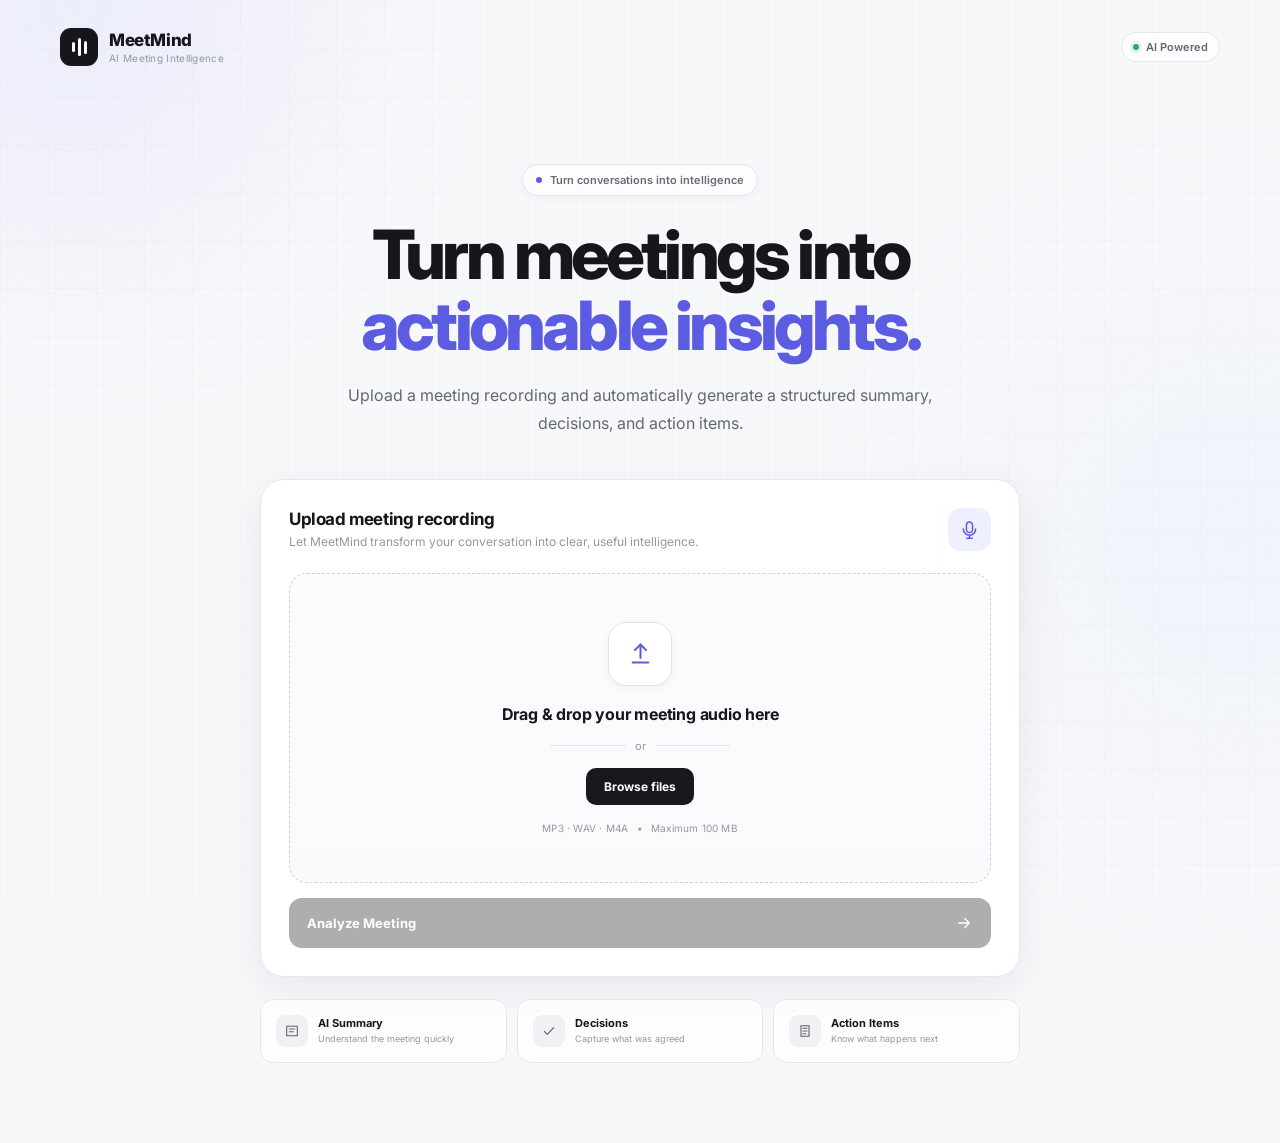
==== frontend/index.html @ 995249ee "created frontend" ====
<!DOCTYPE html>
<html lang="en">
<head>
    <meta charset="UTF-8">
    <meta name="viewport" content="width=device-width, initial-scale=1.0">

    <title>MeetMind — AI Meeting Intelligence</title>

    <link rel="preconnect" href="https://fonts.googleapis.com">
    <link rel="preconnect" href="https://fonts.gstatic.com" crossorigin>

    <link
        href="https://fonts.googleapis.com/css2?family=Inter:wght@400;500;600;700;800&display=swap"
        rel="stylesheet"
    >

    <link rel="stylesheet" href="style.css">
</head>

<body>

    <!-- Background -->
    <div class="background-grid"></div>
    <div class="background-glow glow-one"></div>
    <div class="background-glow glow-two"></div>

    <!-- Header -->
    <header class="header">
        <div class="brand">
            <div class="brand-mark">
                <span></span>
                <span></span>
                <span></span>
            </div>

            <div>
                <div class="brand-name">MeetMind</div>
                <div class="brand-subtitle">AI Meeting Intelligence</div>
            </div>
        </div>

        <div class="header-status">
            <span class="status-dot"></span>
            AI Powered
        </div>
    </header>


    <!-- ================= UPLOAD SCREEN ================= -->

    <main id="upload-screen" class="screen active">

        <section class="hero">

            <div class="hero-badge">
                <span class="badge-dot"></span>
                Turn conversations into intelligence
            </div>

            <h1>
                Turn meetings into
                <span>actionable insights.</span>
            </h1>

            <p class="hero-description">
                Upload a meeting recording and automatically generate
                a structured summary, decisions, and action items.
            </p>

        </section>


        <!-- Upload Card -->
        <section class="upload-card">

            <div class="card-heading">
                <div>
                    <h2>Upload meeting recording</h2>

                    <p>
                        Let MeetMind transform your conversation into
                        clear, useful intelligence.
                    </p>
                </div>

                <div class="audio-badge">
                    <svg viewBox="0 0 24 24" fill="none">
                        <path
                            d="M12 15.5a3.5 3.5 0 0 0 3.5-3.5V7a3.5 3.5 0 1 0-7 0v5a3.5 3.5 0 0 0 3.5 3.5Z"
                            stroke="currentColor"
                            stroke-width="1.7"
                        />
                        <path
                            d="M5 11.5a7 7 0 0 0 14 0M12 18.5V22M9 22h6"
                            stroke="currentColor"
                            stroke-width="1.7"
                            stroke-linecap="round"
                        />
                    </svg>
                </div>
            </div>


            <!-- Drop Zone -->
            <div id="drop-zone" class="drop-zone">

                <input
                    type="file"
                    id="file-input"
                    accept=".mp3,.wav,.m4a,audio/mpeg,audio/wav,audio/mp4"
                    hidden
                >

                <div class="upload-icon">
                    <svg viewBox="0 0 24 24" fill="none">
                        <path
                            d="M12 16V4"
                            stroke="currentColor"
                            stroke-width="1.8"
                            stroke-linecap="round"
                        />
                        <path
                            d="m7 9 5-5 5 5"
                            stroke="currentColor"
                            stroke-width="1.8"
                            stroke-linecap="round"
                            stroke-linejoin="round"
                        />
                        <path
                            d="M5 20h14"
                            stroke="currentColor"
                            stroke-width="1.8"
                            stroke-linecap="round"
                        />
                    </svg>
                </div>

                <h3>Drag & drop your meeting audio here</h3>

                <div class="or-divider">
                    <span></span>
                    <small>or</small>
                    <span></span>
                </div>

                <button id="browse-btn" class="browse-btn" type="button">
                    Browse files
                </button>

                <p class="file-hint">
                    MP3 · WAV · M4A
                    <span>•</span>
                    Maximum 100 MB
                </p>

            </div>


            <!-- Selected File -->
            <div id="file-card" class="file-card hidden">

                <div class="file-icon">
                    <svg viewBox="0 0 24 24" fill="none">
                        <path
                            d="M7 3h7l4 4v14H7a2 2 0 0 1-2-2V5a2 2 0 0 1 2-2Z"
                            stroke="currentColor"
                            stroke-width="1.7"
                        />
                        <path
                            d="M14 3v5h5"
                            stroke="currentColor"
                            stroke-width="1.7"
                        />
                        <path
                            d="M9 13h6M9 17h4"
                            stroke="currentColor"
                            stroke-width="1.5"
                            stroke-linecap="round"
                        />
                    </svg>
                </div>

                <div class="file-info">
                    <strong id="file-name">meeting.mp3</strong>
                    <span id="file-size">0 MB</span>
                </div>

                <button id="remove-btn" class="remove-btn" type="button">
                    <svg viewBox="0 0 24 24" fill="none">
                        <path
                            d="M6 6l12 12M18 6 6 18"
                            stroke="currentColor"
                            stroke-width="1.8"
                            stroke-linecap="round"
                        />
                    </svg>
                </button>

            </div>


            <!-- Error -->
            <div id="upload-error" class="upload-error hidden">
                <span>!</span>
                <p></p>
            </div>


            <!-- Analyze Button -->
            <button
                id="analyze-btn"
                class="analyze-btn"
                type="button"
                disabled
            >
                <span>Analyze Meeting</span>

                <svg viewBox="0 0 24 24" fill="none">
                    <path
                        d="M5 12h13"
                        stroke="currentColor"
                        stroke-width="1.8"
                        stroke-linecap="round"
                    />
                    <path
                        d="m13 6 6 6-6 6"
                        stroke="currentColor"
                        stroke-width="1.8"
                        stroke-linecap="round"
                        stroke-linejoin="round"
                    />
                </svg>
            </button>

        </section>


        <!-- Feature Row -->
        <section class="feature-row">

            <div class="feature">
                <div class="feature-icon">
                    <svg viewBox="0 0 24 24" fill="none">
                        <path
                            d="M4 5h16v14H4z"
                            stroke="currentColor"
                            stroke-width="1.6"
                        />
                        <path
                            d="M8 9h8M8 13h6"
                            stroke="currentColor"
                            stroke-width="1.6"
                            stroke-linecap="round"
                        />
                    </svg>
                </div>

                <div>
                    <strong>AI Summary</strong>
                    <span>Understand the meeting quickly</span>
                </div>
            </div>


            <div class="feature">
                <div class="feature-icon">
                    <svg viewBox="0 0 24 24" fill="none">
                        <path
                            d="M5 12.5 9.5 17 19 7"
                            stroke="currentColor"
                            stroke-width="1.8"
                            stroke-linecap="round"
                            stroke-linejoin="round"
                        />
                    </svg>
                </div>

                <div>
                    <strong>Decisions</strong>
                    <span>Capture what was agreed</span>
                </div>
            </div>


            <div class="feature">
                <div class="feature-icon">
                    <svg viewBox="0 0 24 24" fill="none">
                        <path
                            d="M6 4h12v16H6z"
                            stroke="currentColor"
                            stroke-width="1.6"
                        />
                        <path
                            d="M9 8h6M9 12h6M9 16h4"
                            stroke="currentColor"
                            stroke-width="1.6"
                            stroke-linecap="round"
                        />
                    </svg>
                </div>

                <div>
                    <strong>Action Items</strong>
                    <span>Know what happens next</span>
                </div>
            </div>

        </section>

    </main>


    <!-- ================= LOADING SCREEN ================= -->

    <main id="loading-screen" class="screen hidden">

        <section class="loading-container">

            <div class="loading-orb">
                <div class="orb-ring"></div>

                <svg viewBox="0 0 24 24" fill="none">
                    <path
                        d="M12 15.5a3.5 3.5 0 0 0 3.5-3.5V7a3.5 3.5 0 1 0-7 0v5a3.5 3.5 0 0 0 3.5 3.5Z"
                        stroke="currentColor"
                        stroke-width="1.7"
                    />
                    <path
                        d="M5 11.5a7 7 0 0 0 14 0M12 18.5V22"
                        stroke="currentColor"
                        stroke-width="1.7"
                        stroke-linecap="round"
                    />
                </svg>
            </div>

            <div class="loading-heading">
                <span class="eyebrow">MEETMIND AI</span>

                <h2>Analyzing your meeting</h2>

                <p>
                    We're turning your conversation into structured intelligence.
                </p>
            </div>


            <div class="processing-card">

                <div class="processing-step completed">
                    <div class="step-indicator">✓</div>

                    <div>
                        <strong>Meeting uploaded</strong>
                        <span>Audio received successfully</span>
                    </div>
                </div>


                <div class="processing-line"></div>


                <div class="processing-step" id="step-transcribing">
                    <div class="step-indicator">2</div>

                    <div>
                        <strong>Transcribing audio</strong>
                        <span>Converting speech into text</span>
                    </div>
                </div>


                <div class="processing-line"></div>


                <div class="processing-step" id="step-analyzing">
                    <div class="step-indicator">3</div>

                    <div>
                        <strong>Analyzing meeting</strong>
                        <span>Finding insights and decisions</span>
                    </div>
                </div>


                <div class="processing-line"></div>


                <div class="processing-step" id="step-report">
                    <div class="step-indicator">4</div>

                    <div>
                        <strong>Preparing report</strong>
                        <span>Organizing your results</span>
                    </div>
                </div>

            </div>

        </section>

    </main>


    <!-- ================= RESULTS SCREEN ================= -->

    <main id="results-screen" class="screen hidden">

        <section class="results-container">

            <div class="results-topbar">

                <div>
                    <span class="eyebrow">MEETING INTELLIGENCE</span>
                    <h1>Meeting Analysis</h1>
                </div>

                <button id="new-analysis-btn" class="secondary-btn">
                    + New Analysis
                </button>

            </div>


            <!-- Meeting Metadata -->
            <div class="meeting-meta">

                <div class="meta-item">
                    <span>FILE</span>
                    <strong id="result-filename">meeting.mp3</strong>
                </div>

                <div class="meta-item">
                    <span>DURATION</span>
                    <strong id="result-duration">—</strong>
                </div>

                <div class="meta-item">
                    <span>LANGUAGE</span>
                    <strong id="result-language">—</strong>
                </div>

            </div>


            <!-- Headline -->
            <section id="headline-section" class="headline-card hidden">
                <span class="section-label">MEETING HEADLINE</span>
                <h2 id="result-headline"></h2>
            </section>


            <!-- Main Grid -->
            <div class="results-grid">

                <div class="results-main">

                    <!-- Summary -->
                    <section class="result-card summary-card">

                        <div class="section-heading">
                            <div>
                                <span class="section-label">OVERVIEW</span>
                                <h2>Executive Summary</h2>
                            </div>
                        </div>

                        <div id="summary-content" class="summary-content">
                        </div>

                    </section>


                    <!-- Key Points -->
                    <section class="result-card">

                        <div class="section-heading">
                            <div>
                                <span class="section-label">HIGHLIGHTS</span>
                                <h2>Key Points</h2>
                            </div>

                            <span id="keypoints-count" class="count-badge">0</span>
                        </div>

                        <div id="key-points" class="numbered-list"></div>

                        <div id="keypoints-empty" class="empty-state hidden">
                            No key points were identified.
                        </div>

                    </section>


                    <!-- Decisions -->
                    <section class="result-card">

                        <div class="section-heading">
                            <div>
                                <span class="section-label">OUTCOMES</span>
                                <h2>Decisions</h2>
                            </div>

                            <span id="decisions-count" class="count-badge">0</span>
                        </div>

                        <div id="decisions"></div>

                        <div id="decisions-empty" class="empty-state hidden">
                            No explicit decisions were identified.
                        </div>

                    </section>


                    <!-- Action Items -->
                    <section class="result-card action-section">

                        <div class="section-heading">
                            <div>
                                <span class="section-label">NEXT STEPS</span>
                                <h2>Action Items</h2>
                            </div>

                            <span id="actions-count" class="count-badge accent">
                                0
                            </span>
                        </div>

                        <div id="action-items"></div>

                        <div id="actions-empty" class="empty-state hidden">
                            No action items were identified.
                        </div>

                    </section>


                    <!-- Open Questions -->
                    <section class="result-card">

                        <div class="section-heading">
                            <div>
                                <span class="section-label">FOLLOW-UP</span>
                                <h2>Open Questions</h2>
                            </div>

                            <span id="questions-count" class="count-badge">0</span>
                        </div>

                        <div id="questions"></div>

                        <div id="questions-empty" class="empty-state hidden">
                            No open questions identified.
                        </div>

                    </section>


                    <!-- Transcript -->
                    <section class="result-card transcript-card">

                        <button id="transcript-toggle" class="transcript-toggle">

                            <div>
                                <span class="section-label">SOURCE</span>
                                <h2>Transcript</h2>
                            </div>

                            <svg viewBox="0 0 24 24" fill="none">
                                <path
                                    d="m6 9 6 6 6-6"
                                    stroke="currentColor"
                                    stroke-width="1.8"
                                    stroke-linecap="round"
                                    stroke-linejoin="round"
                                />
                            </svg>

                        </button>

                        <div id="transcript-content" class="transcript-content hidden">
                            <pre id="transcript-text"></pre>
                        </div>

                    </section>

                </div>


                <!-- Sidebar -->
                <aside class="results-sidebar">

                    <div class="sidebar-card">

                        <span class="section-label">PROCESSING</span>

                        <div class="metric">
                            <span>Transcription</span>
                            <strong id="info-transcription">Completed</strong>
                        </div>

                        <div class="metric">
                            <span>AI Analysis</span>
                            <strong id="info-analysis">Completed</strong>
                        </div>

                        <div class="metric">
                            <span>Total Time</span>
                            <strong id="info-total">—</strong>
                        </div>

                    </div>


                    <div class="sidebar-card">

                        <span class="section-label">TOPICS</span>

                        <div id="topics" class="topics-list"></div>

                        <div id="topics-empty" class="sidebar-empty hidden">
                            No topics identified.
                        </div>

                    </div>


                    <div class="sidebar-card">

                        <span class="section-label">AI ENGINE</span>

                        <div id="backends-list" class="backend-list">
                            <div class="backend-row">
                                <span>Transcription</span>
                                <strong>Whisper</strong>
                            </div>

                            <div class="backend-row">
                                <span>Analysis</span>
                                <strong>Gemini</strong>
                            </div>
                        </div>

                    </div>

                </aside>

            </div>

        </section>

    </main>


    <!-- ================= ERROR SCREEN ================= -->

    <main id="error-screen" class="screen hidden">

        <section class="error-container">

            <div class="error-icon">!</div>

            <span class="eyebrow">ANALYSIS ERROR</span>

            <h2>Something went wrong</h2>

            <p id="error-message">
                We couldn't analyze this meeting.
            </p>

            <div class="error-actions">

                <button id="retry-btn" class="primary-btn">
                    Try Again
                </button>

                <button id="error-new-btn" class="secondary-btn">
                    New Analysis
                </button>

            </div>

        </section>

    </main>


    <script src="app.js"></script>

</body>
</html>
---- frontend/style.css ----
:root {
    --bg: #f7f8fa;
    --surface: #ffffff;
    --surface-soft: #fafbfc;

    --text: #15171b;
    --text-secondary: #626873;
    --text-muted: #9298a2;

    --border: #e5e7eb;
    --border-strong: #d9dce2;

    --accent: #5b5ce2;
    --accent-dark: #4a4bc9;
    --accent-soft: #eef0ff;

    --success: #198754;
    --warning: #b7791f;
    --danger: #c53d3d;

    --shadow-sm:
        0 2px 8px rgba(15, 23, 42, 0.04);

    --shadow-md:
        0 12px 40px rgba(15, 23, 42, 0.07);

    --radius: 18px;
    --radius-small: 12px;
}


* {
    box-sizing: border-box;
    margin: 0;
    padding: 0;
}


html {
    scroll-behavior: smooth;
}


body {
    min-height: 100vh;

    font-family: "Inter", sans-serif;

    color: var(--text);
    background: var(--bg);

    overflow-x: hidden;
}


/* ================= BACKGROUND ================= */

.background-grid {
    position: fixed;
    inset: 0;

    pointer-events: none;

    opacity: 0.55;

    background-image:
        linear-gradient(
            rgba(20, 25, 35, 0.035) 1px,
            transparent 1px
        ),
        linear-gradient(
            90deg,
            rgba(20, 25, 35, 0.035) 1px,
            transparent 1px
        );

    background-size: 48px 48px;
}


.background-glow {
    position: fixed;

    width: 450px;
    height: 450px;

    border-radius: 50%;

    filter: blur(100px);

    pointer-events: none;

    opacity: 0.22;
}


.glow-one {
    top: -220px;
    left: -150px;

    background: #c9ccff;
}


.glow-two {
    right: -180px;
    top: 35%;

    background: #d8e8ff;
}


/* ================= HEADER ================= */

.header {
    position: relative;
    z-index: 10;

    width: min(1160px, calc(100% - 48px));

    margin: 0 auto;

    padding: 28px 0;

    display: flex;
    align-items: center;
    justify-content: space-between;
}


.brand {
    display: flex;
    align-items: center;
    gap: 11px;
}


.brand-mark {
    width: 38px;
    height: 38px;

    border-radius: 11px;

    background: #15171b;

    display: flex;
    align-items: center;
    justify-content: center;
    gap: 3px;
}


.brand-mark span {
    width: 3px;
    border-radius: 5px;

    background: white;
}


.brand-mark span:nth-child(1) {
    height: 10px;
}


.brand-mark span:nth-child(2) {
    height: 18px;
}


.brand-mark span:nth-child(3) {
    height: 13px;
}


.brand-name {
    font-size: 17px;
    font-weight: 800;
    letter-spacing: -0.4px;
}


.brand-subtitle {
    margin-top: 2px;

    font-size: 10px;
    color: var(--text-muted);

    letter-spacing: 0.3px;
}


.header-status {
    display: flex;
    align-items: center;
    gap: 7px;

    padding: 7px 11px;

    border: 1px solid var(--border);

    border-radius: 999px;

    background: rgba(255, 255, 255, 0.75);

    font-size: 11px;
    font-weight: 600;
    color: var(--text-secondary);
}


.status-dot {
    width: 6px;
    height: 6px;

    border-radius: 50%;

    background: #30a46c;

    box-shadow: 0 0 0 3px rgba(48, 164, 108, 0.12);
}


/* ================= SCREEN ================= */

.screen {
    position: relative;
    z-index: 2;

    width: min(1160px, calc(100% - 48px));

    margin: 0 auto;
}


.hidden {
    display: none !important;
}


/* ================= HERO ================= */

.hero {
    max-width: 760px;

    margin: 70px auto 42px;

    text-align: center;
}


.hero-badge {
    display: inline-flex;
    align-items: center;
    gap: 8px;

    padding: 8px 13px;

    border: 1px solid #e1e3ed;

    border-radius: 999px;

    background: rgba(255, 255, 255, 0.72);

    color: #656b78;

    font-size: 11px;
    font-weight: 600;

    box-shadow: var(--shadow-sm);
}


.badge-dot {
    width: 6px;
    height: 6px;

    border-radius: 50%;

    background: var(--accent);
}


.hero h1 {
    margin-top: 23px;

    font-size: clamp(42px, 6vw, 68px);

    line-height: 1.04;

    letter-spacing: -3.8px;

    font-weight: 800;
}


.hero h1 span {
    display: block;

    color: var(--accent);
}


.hero-description {
    max-width: 600px;

    margin: 22px auto 0;

    font-size: 16px;

    line-height: 1.7;

    color: var(--text-secondary);
}


/* ================= UPLOAD CARD ================= */

.upload-card {
    max-width: 760px;

    margin: 0 auto;

    padding: 28px;

    border: 1px solid var(--border);

    border-radius: 24px;

    background: rgba(255, 255, 255, 0.91);

    box-shadow: var(--shadow-md);

    backdrop-filter: blur(12px);
}


.card-heading {
    display: flex;
    justify-content: space-between;
    align-items: center;

    margin-bottom: 22px;
}


.card-heading h2 {
    font-size: 17px;
    letter-spacing: -0.4px;
}


.card-heading p {
    margin-top: 5px;

    color: var(--text-muted);

    font-size: 12px;
}


.audio-badge {
    width: 43px;
    height: 43px;

    border-radius: 13px;

    background: var(--accent-soft);

    color: var(--accent);

    display: flex;
    align-items: center;
    justify-content: center;
}


.audio-badge svg {
    width: 21px;
    height: 21px;
}


/* ================= DROP ZONE ================= */

.drop-zone {
    min-height: 310px;

    border: 1px dashed #cdd2db;

    border-radius: 18px;

    background:
        linear-gradient(
            180deg,
            rgba(250, 251, 252, 0.9),
            rgba(247, 248, 250, 0.7)
        );

    display: flex;
    flex-direction: column;
    align-items: center;
    justify-content: center;

    text-align: center;

    transition:
        border-color 0.2s ease,
        background 0.2s ease,
        transform 0.2s ease;
}


.drop-zone:hover,
.drop-zone.dragging {
    border-color: var(--accent);

    background: #f8f8ff;

    transform: translateY(-2px);
}


.upload-icon {
    width: 64px;
    height: 64px;

    margin-bottom: 18px;

    border-radius: 18px;

    border: 1px solid #e1e3e8;

    background: white;

    color: var(--accent);

    display: flex;
    align-items: center;
    justify-content: center;

    box-shadow: var(--shadow-sm);
}


.upload-icon svg {
    width: 27px;
    height: 27px;
}


.drop-zone h3 {
    font-size: 16px;

    letter-spacing: -0.2px;
}


.or-divider {
    width: 180px;

    margin: 15px 0;

    display: flex;
    align-items: center;
    gap: 9px;
}


.or-divider span {
    height: 1px;
    flex: 1;

    background: var(--border);
}


.or-divider small {
    color: var(--text-muted);

    font-size: 11px;
}


.browse-btn {
    border: 0;

    padding: 11px 18px;

    border-radius: 10px;

    background: #17191e;
    color: white;

    font-family: inherit;

    font-size: 12px;
    font-weight: 700;

    cursor: pointer;

    transition:
        transform 0.2s ease,
        background 0.2s ease;
}


.browse-btn:hover {
    background: #292c33;

    transform: translateY(-1px);
}


.file-hint {
    margin-top: 17px;

    color: var(--text-muted);

    font-size: 10px;

    letter-spacing: 0.2px;
}


.file-hint span {
    margin: 0 5px;
}


/* ================= FILE CARD ================= */

.file-card {
    margin-top: 15px;

    padding: 14px;

    border: 1px solid #dfe2e8;

    border-radius: 14px;

    background: var(--surface-soft);

    display: flex;
    align-items: center;

    gap: 13px;
}


.file-icon {
    width: 40px;
    height: 40px;

    flex-shrink: 0;

    border-radius: 11px;

    background: var(--accent-soft);

    color: var(--accent);

    display: flex;
    align-items: center;
    justify-content: center;
}


.file-icon svg {
    width: 20px;
}


.file-info {
    min-width: 0;

    flex: 1;

    display: flex;
    flex-direction: column;

    gap: 4px;
}


.file-info strong {
    overflow: hidden;

    text-overflow: ellipsis;
    white-space: nowrap;

    font-size: 12px;
}


.file-info span {
    color: var(--text-muted);

    font-size: 10px;
}


.remove-btn {
    width: 32px;
    height: 32px;

    border: 0;

    border-radius: 8px;

    background: transparent;

    color: var(--text-muted);

    cursor: pointer;
}


.remove-btn:hover {
    background: #eeeeef;

    color: var(--danger);
}


.remove-btn svg {
    width: 16px;
}


/* ================= ERROR ================= */

.upload-error {
    margin-top: 13px;

    padding: 11px 13px;

    border-radius: 11px;

    border: 1px solid #f0d0d0;

    background: #fff7f7;

    display: flex;
    gap: 9px;

    color: var(--danger);

    font-size: 11px;
}


.upload-error span {
    width: 17px;
    height: 17px;

    flex-shrink: 0;

    border-radius: 50%;

    background: #f6dede;

    display: flex;
    align-items: center;
    justify-content: center;

    font-weight: 800;
}


/* ================= ANALYZE BUTTON ================= */

.analyze-btn {
    width: 100%;

    margin-top: 15px;

    padding: 16px 18px;

    border: 0;

    border-radius: 13px;

    background: #15171b;

    color: white;

    display: flex;
    align-items: center;
    justify-content: space-between;

    font-family: inherit;

    font-size: 13px;
    font-weight: 700;

    cursor: pointer;

    transition:
        background 0.2s ease,
        transform 0.2s ease,
        opacity 0.2s ease;
}


.analyze-btn:not(:disabled):hover {
    background: var(--accent);

    transform: translateY(-1px);
}


.analyze-btn:disabled {
    opacity: 0.35;

    cursor: not-allowed;
}


.analyze-btn svg {
    width: 18px;
}


/* ================= FEATURES ================= */

.feature-row {
    max-width: 760px;

    margin: 22px auto 80px;

    display: grid;

    grid-template-columns: repeat(3, 1fr);

    gap: 10px;
}


.feature {
    padding: 15px;

    border: 1px solid var(--border);

    border-radius: 13px;

    background: rgba(255, 255, 255, 0.7);

    display: flex;
    align-items: center;

    gap: 10px;
}


.feature-icon {
    width: 32px;
    height: 32px;

    flex-shrink: 0;

    border-radius: 9px;

    background: #f0f1f4;

    display: flex;
    align-items: center;
    justify-content: center;

    color: #5d6370;
}


.feature-icon svg {
    width: 16px;
}


.feature strong {
    display: block;

    font-size: 11px;
}


.feature span {
    display: block;

    margin-top: 3px;

    color: var(--text-muted);

    font-size: 9px;

    line-height: 1.4;
}


/* ================= LOADING ================= */

.loading-container {
    max-width: 600px;

    margin: 90px auto;

    text-align: center;
}


.loading-orb {
    position: relative;

    width: 92px;
    height: 92px;

    margin: 0 auto 28px;

    border-radius: 50%;

    background: var(--accent-soft);

    color: var(--accent);

    display: flex;
    align-items: center;
    justify-content: center;
}


.loading-orb svg {
    width: 35px;

    position: relative;
    z-index: 2;
}


.orb-ring {
    position: absolute;
    inset: -9px;

    border: 1px solid #d7d9ff;

    border-radius: 50%;

    animation: pulse-ring 2s infinite ease-out;
}


.eyebrow,
.section-label {
    display: block;

    font-size: 9px;

    letter-spacing: 1.4px;

    font-weight: 800;

    color: var(--accent);
}


.loading-heading h2 {
    margin-top: 9px;

    font-size: 30px;

    letter-spacing: -1.3px;
}


.loading-heading p {
    margin-top: 8px;

    color: var(--text-secondary);

    font-size: 13px;
}


.processing-card {
    margin-top: 35px;

    padding: 22px;

    border: 1px solid var(--border);

    border-radius: 18px;

    background: white;

    text-align: left;

    box-shadow: var(--shadow-sm);
}


.processing-step {
    display: flex;

    align-items: center;

    gap: 13px;

    opacity: 0.38;
}


.processing-step.completed,
.processing-step.active {
    opacity: 1;
}


.step-indicator {
    width: 30px;
    height: 30px;

    flex-shrink: 0;

    border-radius: 50%;

    border: 1px solid var(--border);

    display: flex;
    align-items: center;
    justify-content: center;

    color: var(--text-muted);

    font-size: 11px;
    font-weight: 700;
}


.processing-step.completed .step-indicator {
    background: #eaf7f0;

    border-color: #ccebd9;

    color: var(--success);
}


.processing-step.active .step-indicator {
    background: var(--accent-soft);

    border-color: #d7d9ff;

    color: var(--accent);
}


.processing-step strong {
    display: block;

    font-size: 12px;
}


.processing-step span {
    display: block;

    margin-top: 3px;

    color: var(--text-muted);

    font-size: 10px;
}


.processing-line {
    width: 1px;
    height: 20px;

    margin: 4px 0 4px 14px;

    background: var(--border);
}


/* ================= RESULTS ================= */

.results-container {
    padding: 50px 0 80px;
}


.results-topbar {
    display: flex;
    align-items: flex-end;
    justify-content: space-between;

    margin-bottom: 22px;
}


.results-topbar h1 {
    margin-top: 7px;

    font-size: 31px;

    letter-spacing: -1.3px;
}


.secondary-btn,
.primary-btn {
    padding: 10px 14px;

    border-radius: 10px;

    font-family: inherit;

    font-size: 11px;
    font-weight: 700;

    cursor: pointer;
}


.secondary-btn {
    border: 1px solid var(--border);

    background: white;

    color: var(--text);
}


.primary-btn {
    border: 0;

    background: var(--accent);

    color: white;
}


.meeting-meta {
    display: grid;

    grid-template-columns: 2fr 1fr 1fr;

    margin-bottom: 16px;

    border: 1px solid var(--border);

    border-radius: 15px;

    background: white;
}


.meta-item {
    padding: 15px 18px;

    border-right: 1px solid var(--border);
}


.meta-item:last-child {
    border-right: 0;
}


.meta-item span {
    display: block;

    color: var(--text-muted);

    font-size: 8px;

    font-weight: 800;

    letter-spacing: 1px;
}


.meta-item strong {
    display: block;

    margin-top: 6px;

    overflow: hidden;

    text-overflow: ellipsis;
    white-space: nowrap;

    font-size: 11px;
}


.headline-card {
    margin-bottom: 16px;

    padding: 22px;

    border: 1px solid #dfe1ff;

    border-radius: 16px;

    background: #f8f8ff;
}


.headline-card h2 {
    margin-top: 7px;

    font-size: 20px;

    letter-spacing: -0.5px;
}


.results-grid {
    display: grid;

    grid-template-columns: minmax(0, 1fr) 270px;

    gap: 16px;

    align-items: start;
}


.results-main {
    min-width: 0;

    display: flex;
    flex-direction: column;

    gap: 16px;
}


.result-card,
.sidebar-card {
    border: 1px solid var(--border);

    border-radius: 17px;

    background: white;

    box-shadow: var(--shadow-sm);
}


.result-card {
    padding: 22px;
}


.section-heading {
    display: flex;

    align-items: center;
    justify-content: space-between;

    margin-bottom: 18px;
}


.section-heading h2,
.transcript-toggle h2 {
    margin-top: 5px;

    font-size: 17px;

    letter-spacing: -0.4px;
}


.count-badge {
    min-width: 27px;
    height: 27px;

    padding: 0 8px;

    border-radius: 8px;

    background: #f1f2f4;

    color: var(--text-secondary);

    display: flex;
    align-items: center;
    justify-content: center;

    font-size: 10px;
    font-weight: 800;
}


.count-badge.accent {
    background: var(--accent-soft);

    color: var(--accent);
}


/* Summary */

.summary-content {
    color: #474c55;

    font-size: 13px;

    line-height: 1.8;
}


.summary-content p {
    margin-bottom: 12px;
}


.summary-content p:last-child {
    margin-bottom: 0;
}


/* Key points */

.numbered-list {
    display: flex;
    flex-direction: column;

    gap: 10px;

    counter-reset: points;
}


.numbered-item {
    display: flex;

    gap: 12px;

    padding: 12px;

    border-radius: 11px;

    background: #f8f9fa;
}


.numbered-item::before {
    counter-increment: points;

    content: counter(points);

    width: 23px;
    height: 23px;

    flex-shrink: 0;

    border-radius: 7px;

    background: white;

    color: var(--accent);

    display: flex;
    align-items: center;
    justify-content: center;

    font-size: 10px;
    font-weight: 800;
}


.numbered-item span {
    font-size: 12px;

    line-height: 1.6;
}


/* Decisions */

.decision-card {
    padding: 15px;

    border: 1px solid var(--border);

    border-radius: 12px;

    margin-bottom: 10px;
}


.decision-card:last-child {
    margin-bottom: 0;
}


.decision-title {
    font-size: 13px;

    font-weight: 700;

    line-height: 1.5;
}


.decision-detail {
    margin-top: 8px;

    color: var(--text-secondary);

    font-size: 11px;

    line-height: 1.6;
}


.decision-evidence {
    margin-top: 10px;

    padding-top: 9px;

    border-top: 1px solid var(--border);

    color: var(--text-muted);

    font-size: 10px;

    line-height: 1.5;
}


/* Action Items */

.action-card {
    padding: 16px;

    margin-bottom: 10px;

    border: 1px solid var(--border);

    border-radius: 13px;

    background: white;
}


.action-card:last-child {
    margin-bottom: 0;
}


.action-top {
    display: flex;

    align-items: flex-start;

    justify-content: space-between;

    gap: 15px;
}


.action-task {
    font-size: 13px;

    line-height: 1.5;

    font-weight: 700;
}


.priority {
    flex-shrink: 0;

    padding: 5px 8px;

    border-radius: 6px;

    font-size: 8px;

    font-weight: 800;

    letter-spacing: 0.6px;
}


.priority-high {
    color: #a63d3d;

    background: #fff0f0;
}


.priority-medium {
    color: #9a6a16;

    background: #fff8e8;
}


.priority-low {
    color: #367254;

    background: #eef8f2;
}


.action-meta {
    display: flex;

    flex-wrap: wrap;

    gap: 8px;

    margin-top: 11px;
}


.action-meta span {
    padding: 5px 8px;

    border-radius: 6px;

    background: #f4f5f7;

    color: var(--text-secondary);

    font-size: 9px;
}


.action-evidence {
    margin-top: 10px;

    color: var(--text-muted);

    font-size: 10px;

    line-height: 1.5;
}


/* Questions */

.question-item {
    padding: 12px 13px;

    border-left: 3px solid #dfe1ff;

    background: #fafaff;

    margin-bottom: 8px;

    border-radius: 0 9px 9px 0;

    font-size: 11px;

    line-height: 1.6;
}


.question-item:last-child {
    margin-bottom: 0;
}


/* Topics */

.topics-list {
    display: flex;

    flex-wrap: wrap;

    gap: 6px;

    margin-top: 12px;
}


.topic-chip {
    padding: 6px 9px;

    border-radius: 7px;

    background: #f2f3f5;

    color: #555b65;

    font-size: 9px;

    font-weight: 600;
}


/* Sidebar */

.results-sidebar {
    display: flex;

    flex-direction: column;

    gap: 16px;

    position: sticky;

    top: 20px;
}


.sidebar-card {
    padding: 18px;
}


.metric {
    display: flex;

    justify-content: space-between;

    gap: 10px;

    padding: 12px 0;

    border-bottom: 1px solid var(--border);
}


.metric:first-of-type {
    margin-top: 8px;
}


.metric:last-child {
    border-bottom: 0;

    padding-bottom: 0;
}


.metric span {
    color: var(--text-muted);

    font-size: 10px;
}


.metric strong {
    font-size: 10px;
}


.backend-list {
    margin-top: 10px;
}


.backend-row {
    display: flex;

    justify-content: space-between;

    padding: 10px 0;

    border-bottom: 1px solid var(--border);
}


.backend-row:last-child {
    border-bottom: 0;
}


.backend-row span {
    color: var(--text-muted);

    font-size: 9px;
}


.backend-row strong {
    font-size: 9px;
}


.sidebar-empty {
    margin-top: 12px;

    color: var(--text-muted);

    font-size: 10px;
}


/* Transcript */

.transcript-toggle {
    width: 100%;

    border: 0;

    background: transparent;

    display: flex;

    align-items: center;

    justify-content: space-between;

    text-align: left;

    cursor: pointer;

    font-family: inherit;

    color: var(--text);
}


.transcript-toggle svg {
    width: 18px;

    color: var(--text-muted);

    transition: transform 0.2s ease;
}


.transcript-toggle.open svg {
    transform: rotate(180deg);
}


.transcript-content {
    margin-top: 18px;

    padding-top: 18px;

    border-top: 1px solid var(--border);
}


.transcript-content pre {
    max-height: 430px;

    overflow: auto;

    white-space: pre-wrap;

    word-break: break-word;

    font-family: inherit;

    color: #555b65;

    font-size: 11px;

    line-height: 1.75;
}


/* ================= EMPTY ================= */

.empty-state {
    padding: 18px;

    border-radius: 10px;

    background: #f8f9fa;

    color: var(--text-muted);

    text-align: center;

    font-size: 11px;
}


/* ================= ERROR SCREEN ================= */

.error-container {
    max-width: 500px;

    margin: 120px auto;

    padding: 40px;

    border: 1px solid var(--border);

    border-radius: 20px;

    background: white;

    text-align: center;

    box-shadow: var(--shadow-md);
}


.error-icon {
    width: 52px;
    height: 52px;

    margin: 0 auto 20px;

    border-radius: 50%;

    background: #fff0f0;

    color: var(--danger);

    display: flex;
    align-items: center;
    justify-content: center;

    font-size: 20px;
    font-weight: 800;
}


.error-container h2 {
    margin-top: 8px;

    font-size: 24px;
}


.error-container p {
    margin-top: 10px;

    color: var(--text-secondary);

    font-size: 12px;

    line-height: 1.6;
}


.error-actions {
    margin-top: 25px;

    display: flex;

    justify-content: center;

    gap: 9px;
}


/* ================= ANIMATIONS ================= */

@keyframes pulse-ring {

    0% {
        transform: scale(0.85);

        opacity: 0.8;
    }

    70% {
        transform: scale(1.15);

        opacity: 0;
    }

    100% {
        transform: scale(1.15);

        opacity: 0;
    }
}


@keyframes fade-up {

    from {
        opacity: 0;

        transform: translateY(12px);
    }

    to {
        opacity: 1;

        transform: translateY(0);
    }
}


.hero,
.upload-card,
.feature-row {
    animation: fade-up 0.6s ease both;
}


.upload-card {
    animation-delay: 0.08s;
}


.feature-row {
    animation-delay: 0.16s;
}


/* ================= RESPONSIVE ================= */

@media (max-width: 850px) {

    .results-grid {
        grid-template-columns: 1fr;
    }


    .results-sidebar {
        position: static;

        display: grid;

        grid-template-columns: repeat(2, 1fr);
    }


    .results-sidebar .sidebar-card:last-child {
        grid-column: span 2;
    }

}


@media (max-width: 650px) {

    .header {
        width: min(100% - 28px, 1160px);

        padding: 20px 0;
    }


    .screen {
        width: min(100% - 28px, 1160px);
    }


    .header-status {
        display: none;
    }


    .hero {
        margin-top: 45px;
    }


    .hero h1 {
        font-size: 42px;

        letter-spacing: -2.5px;
    }


    .hero-description {
        font-size: 13px;
    }


    .upload-card {
        padding: 17px;

        border-radius: 18px;
    }


    .card-heading p {
        max-width: 250px;
    }


    .drop-zone {
        min-height: 270px;
    }


    .feature-row {
        grid-template-columns: 1fr;

        margin-bottom: 50px;
    }


    .results-container {
        padding-top: 30px;
    }


    .results-topbar {
        align-items: flex-start;

        gap: 15px;

        flex-direction: column;
    }


    .results-topbar h1 {
        font-size: 27px;
    }


    .meeting-meta {
        grid-template-columns: 1fr;
    }


    .meta-item {
        border-right: 0;

        border-bottom: 1px solid var(--border);
    }


    .meta-item:last-child {
        border-bottom: 0;
    }


    .results-sidebar {
        grid-template-columns: 1fr;
    }


    .results-sidebar .sidebar-card:last-child {
        grid-column: span 1;
    }


    .result-card {
        padding: 17px;
    }


    .action-top {
        flex-direction: column;
    }


    .error-container {
        padding: 28px;

        margin-top: 70px;
    }

}


@media (prefers-reduced-motion: reduce) {

    *,
    *::before,
    *::after {
        animation-duration: 0.01ms !important;
        transition-duration: 0.01ms !important;
    }

}
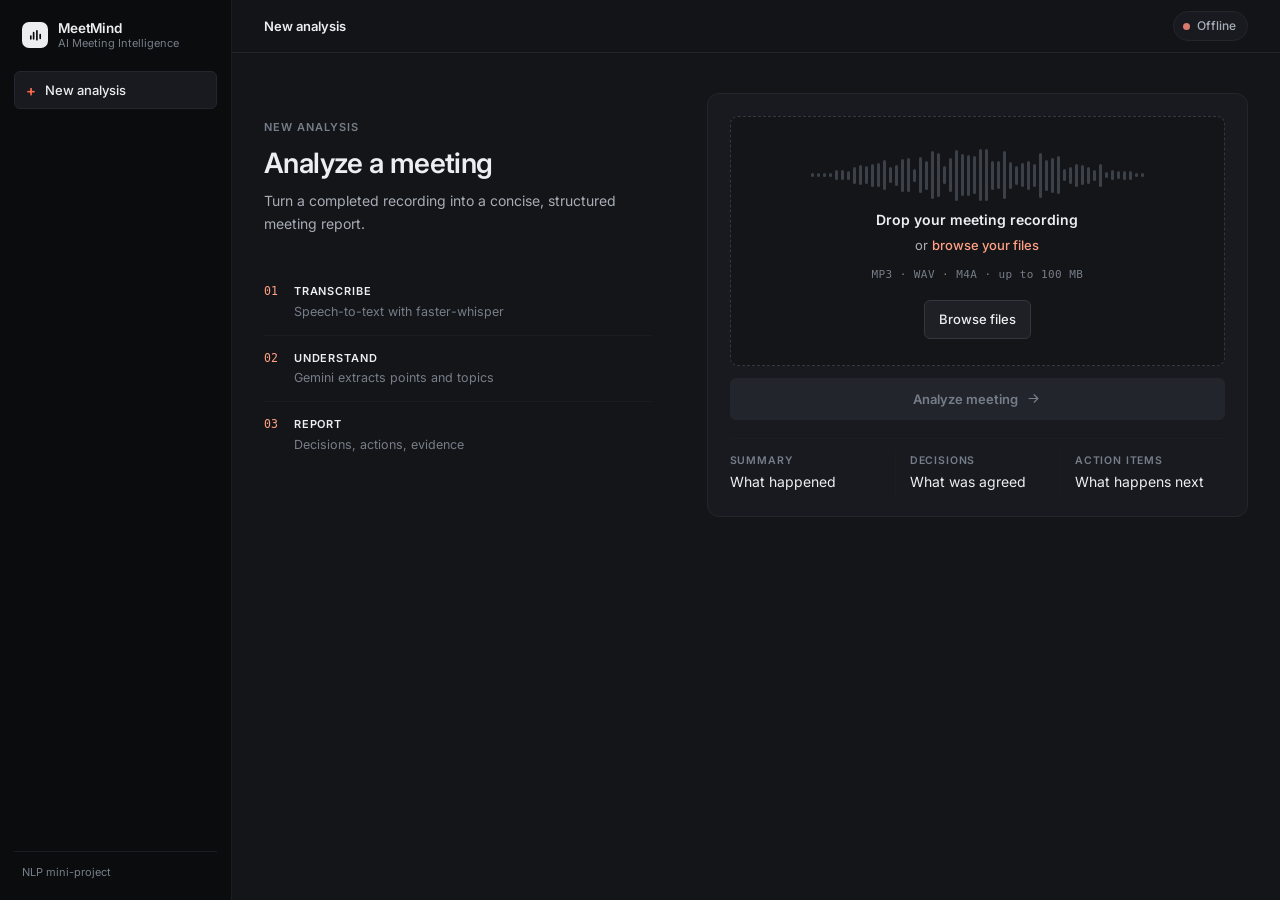
==== commit 4d2b9761: "Redesign MeetMind as dark productivity workspace with app shell Replace generic SaaS-template UI wit" ====
--- a/frontend/index.html
+++ b/frontend/index.html
@@ -10,7 +10,7 @@
     <link rel="preconnect" href="https://fonts.gstatic.com" crossorigin>
 
     <link
-        href="https://fonts.googleapis.com/css2?family=Inter:wght@400;500;600;700;800&display=swap"
+        href="https://fonts.googleapis.com/css2?family=Inter:wght@400;500;600;700&display=swap"
         rel="stylesheet"
     >
 
@@ -19,674 +19,349 @@
 
 <body>
 
-    <!-- Background -->
-    <div class="background-grid"></div>
-    <div class="background-glow glow-one"></div>
-    <div class="background-glow glow-two"></div>
-
-    <!-- Header -->
-    <header class="header">
-        <div class="brand">
-            <div class="brand-mark">
-                <span></span>
-                <span></span>
-                <span></span>
-            </div>
-
-            <div>
-                <div class="brand-name">MeetMind</div>
-                <div class="brand-subtitle">AI Meeting Intelligence</div>
-            </div>
+<div class="app">
+
+    <!-- ================= SIDEBAR ================= -->
+
+    <aside class="sidebar" aria-label="Application">
+        <div class="side-brand">
+            <span class="brand-mark" aria-hidden="true">
+                <svg viewBox="0 0 16 16" fill="none">
+                    <path d="M3 8.5v3M6 5v6.5M9.5 3v9.5M13 7v4"
+                        stroke="currentColor" stroke-width="1.8" stroke-linecap="round"/>
+                </svg>
+            </span>
+            <span class="brand-text">
+                <strong>MeetMind</strong>
+                <span>AI Meeting Intelligence</span>
+            </span>
         </div>
 
-        <div class="header-status">
-            <span class="status-dot"></span>
-            AI Powered
-        </div>
-    </header>
-
-
-    <!-- ================= UPLOAD SCREEN ================= -->
-
-    <main id="upload-screen" class="screen active">
-
-        <section class="hero">
-
-            <div class="hero-badge">
-                <span class="badge-dot"></span>
-                Turn conversations into intelligence
-            </div>
-
-            <h1>
-                Turn meetings into
-                <span>actionable insights.</span>
-            </h1>
-
-            <p class="hero-description">
-                Upload a meeting recording and automatically generate
-                a structured summary, decisions, and action items.
-            </p>
-
-        </section>
-
-
-        <!-- Upload Card -->
-        <section class="upload-card">
-
-            <div class="card-heading">
-                <div>
-                    <h2>Upload meeting recording</h2>
-
-                    <p>
-                        Let MeetMind transform your conversation into
-                        clear, useful intelligence.
+        <button id="side-new-btn" class="side-new" type="button">
+            <span class="side-new-plus" aria-hidden="true">+</span>
+            New analysis
+        </button>
+
+        <nav id="side-nav" class="side-nav hidden" aria-label="Report sections">
+            <p class="side-label">Report</p>
+            <a href="#sec-summary" data-section="sec-summary">Summary</a>
+            <a href="#sec-keypoints" data-section="sec-keypoints">Key points</a>
+            <a href="#sec-decisions" data-section="sec-decisions">Decisions</a>
+            <a href="#sec-actions" data-section="sec-actions">Action items</a>
+            <a href="#sec-questions" data-section="sec-questions">Questions</a>
+            <a href="#sec-transcript" data-section="sec-transcript">Transcript</a>
+        </nav>
+
+        <p class="side-foot">NLP mini-project</p>
+    </aside>
+
+
+    <!-- ================= MAIN ================= -->
+
+    <div class="app-main">
+
+        <header class="topbar">
+            <div class="topbar-inner">
+                <span id="topbar-context" class="topbar-context">New analysis</span>
+
+                <div class="topbar-actions">
+                    <span id="backend-status" class="status-pill" title="Backend status">
+                        <span class="status-dot"></span><span id="backend-status-text">Ready</span>
+                    </span>
+                    <button id="new-analysis-btn" class="btn btn-ghost hidden" type="button">
+                        + New analysis
+                    </button>
+                </div>
+            </div>
+        </header>
+
+
+        <!-- ================= VIEW: UPLOAD ================= -->
+
+        <main id="view-upload" class="view">
+            <div class="workspace upload-grid">
+
+                <div class="upload-intro">
+                    <p class="eyebrow">New analysis</p>
+                    <h1 class="page-title">Analyze a meeting</h1>
+                    <p class="lede">
+                        Turn a completed recording into a concise,
+                        structured meeting report.
                     </p>
+
+                    <ol class="workflow" aria-label="How it works">
+                        <li>
+                            <span class="wf-index">01</span>
+                            <span class="wf-text">
+                                <strong>Transcribe</strong>
+                                <span>Speech-to-text with faster-whisper</span>
+                            </span>
+                        </li>
+                        <li>
+                            <span class="wf-index">02</span>
+                            <span class="wf-text">
+                                <strong>Understand</strong>
+                                <span>Gemini extracts points and topics</span>
+                            </span>
+                        </li>
+                        <li>
+                            <span class="wf-index">03</span>
+                            <span class="wf-text">
+                                <strong>Report</strong>
+                                <span>Decisions, actions, evidence</span>
+                            </span>
+                        </li>
+                    </ol>
                 </div>
 
-                <div class="audio-badge">
-                    <svg viewBox="0 0 24 24" fill="none">
-                        <path
-                            d="M12 15.5a3.5 3.5 0 0 0 3.5-3.5V7a3.5 3.5 0 1 0-7 0v5a3.5 3.5 0 0 0 3.5 3.5Z"
-                            stroke="currentColor"
-                            stroke-width="1.7"
-                        />
-                        <path
-                            d="M5 11.5a7 7 0 0 0 14 0M12 18.5V22M9 22h6"
-                            stroke="currentColor"
-                            stroke-width="1.7"
-                            stroke-linecap="round"
-                        />
-                    </svg>
-                </div>
-            </div>
-
-
-            <!-- Drop Zone -->
-            <div id="drop-zone" class="drop-zone">
-
-                <input
-                    type="file"
-                    id="file-input"
-                    accept=".mp3,.wav,.m4a,audio/mpeg,audio/wav,audio/mp4"
-                    hidden
-                >
-
-                <div class="upload-icon">
-                    <svg viewBox="0 0 24 24" fill="none">
-                        <path
-                            d="M12 16V4"
-                            stroke="currentColor"
-                            stroke-width="1.8"
-                            stroke-linecap="round"
-                        />
-                        <path
-                            d="m7 9 5-5 5 5"
-                            stroke="currentColor"
-                            stroke-width="1.8"
-                            stroke-linecap="round"
-                            stroke-linejoin="round"
-                        />
-                        <path
-                            d="M5 20h14"
-                            stroke="currentColor"
-                            stroke-width="1.8"
-                            stroke-linecap="round"
-                        />
-                    </svg>
-                </div>
-
-                <h3>Drag & drop your meeting audio here</h3>
-
-                <div class="or-divider">
-                    <span></span>
-                    <small>or</small>
-                    <span></span>
-                </div>
-
-                <button id="browse-btn" class="browse-btn" type="button">
-                    Browse files
-                </button>
-
-                <p class="file-hint">
-                    MP3 · WAV · M4A
-                    <span>•</span>
-                    Maximum 100 MB
-                </p>
-
-            </div>
-
-
-            <!-- Selected File -->
-            <div id="file-card" class="file-card hidden">
-
-                <div class="file-icon">
-                    <svg viewBox="0 0 24 24" fill="none">
-                        <path
-                            d="M7 3h7l4 4v14H7a2 2 0 0 1-2-2V5a2 2 0 0 1 2-2Z"
-                            stroke="currentColor"
-                            stroke-width="1.7"
-                        />
-                        <path
-                            d="M14 3v5h5"
-                            stroke="currentColor"
-                            stroke-width="1.7"
-                        />
-                        <path
-                            d="M9 13h6M9 17h4"
-                            stroke="currentColor"
-                            stroke-width="1.5"
-                            stroke-linecap="round"
-                        />
-                    </svg>
-                </div>
-
-                <div class="file-info">
-                    <strong id="file-name">meeting.mp3</strong>
-                    <span id="file-size">0 MB</span>
-                </div>
-
-                <button id="remove-btn" class="remove-btn" type="button">
-                    <svg viewBox="0 0 24 24" fill="none">
-                        <path
-                            d="M6 6l12 12M18 6 6 18"
-                            stroke="currentColor"
-                            stroke-width="1.8"
-                            stroke-linecap="round"
-                        />
-                    </svg>
-                </button>
-
-            </div>
-
-
-            <!-- Error -->
-            <div id="upload-error" class="upload-error hidden">
-                <span>!</span>
-                <p></p>
-            </div>
-
-
-            <!-- Analyze Button -->
-            <button
-                id="analyze-btn"
-                class="analyze-btn"
-                type="button"
-                disabled
-            >
-                <span>Analyze Meeting</span>
-
-                <svg viewBox="0 0 24 24" fill="none">
-                    <path
-                        d="M5 12h13"
-                        stroke="currentColor"
-                        stroke-width="1.8"
-                        stroke-linecap="round"
-                    />
-                    <path
-                        d="m13 6 6 6-6 6"
-                        stroke="currentColor"
-                        stroke-width="1.8"
-                        stroke-linecap="round"
-                        stroke-linejoin="round"
-                    />
-                </svg>
-            </button>
-
-        </section>
-
-
-        <!-- Feature Row -->
-        <section class="feature-row">
-
-            <div class="feature">
-                <div class="feature-icon">
-                    <svg viewBox="0 0 24 24" fill="none">
-                        <path
-                            d="M4 5h16v14H4z"
-                            stroke="currentColor"
-                            stroke-width="1.6"
-                        />
-                        <path
-                            d="M8 9h8M8 13h6"
-                            stroke="currentColor"
-                            stroke-width="1.6"
-                            stroke-linecap="round"
-                        />
-                    </svg>
-                </div>
-
-                <div>
-                    <strong>AI Summary</strong>
-                    <span>Understand the meeting quickly</span>
-                </div>
-            </div>
-
-
-            <div class="feature">
-                <div class="feature-icon">
-                    <svg viewBox="0 0 24 24" fill="none">
-                        <path
-                            d="M5 12.5 9.5 17 19 7"
-                            stroke="currentColor"
-                            stroke-width="1.8"
-                            stroke-linecap="round"
-                            stroke-linejoin="round"
-                        />
-                    </svg>
-                </div>
-
-                <div>
-                    <strong>Decisions</strong>
-                    <span>Capture what was agreed</span>
-                </div>
-            </div>
-
-
-            <div class="feature">
-                <div class="feature-icon">
-                    <svg viewBox="0 0 24 24" fill="none">
-                        <path
-                            d="M6 4h12v16H6z"
-                            stroke="currentColor"
-                            stroke-width="1.6"
-                        />
-                        <path
-                            d="M9 8h6M9 12h6M9 16h4"
-                            stroke="currentColor"
-                            stroke-width="1.6"
-                            stroke-linecap="round"
-                        />
-                    </svg>
-                </div>
-
-                <div>
-                    <strong>Action Items</strong>
-                    <span>Know what happens next</span>
-                </div>
-            </div>
-
-        </section>
-
-    </main>
-
-
-    <!-- ================= LOADING SCREEN ================= -->
-
-    <main id="loading-screen" class="screen hidden">
-
-        <section class="loading-container">
-
-            <div class="loading-orb">
-                <div class="orb-ring"></div>
-
-                <svg viewBox="0 0 24 24" fill="none">
-                    <path
-                        d="M12 15.5a3.5 3.5 0 0 0 3.5-3.5V7a3.5 3.5 0 1 0-7 0v5a3.5 3.5 0 0 0 3.5 3.5Z"
-                        stroke="currentColor"
-                        stroke-width="1.7"
-                    />
-                    <path
-                        d="M5 11.5a7 7 0 0 0 14 0M12 18.5V22"
-                        stroke="currentColor"
-                        stroke-width="1.7"
-                        stroke-linecap="round"
-                    />
-                </svg>
-            </div>
-
-            <div class="loading-heading">
-                <span class="eyebrow">MEETMIND AI</span>
-
-                <h2>Analyzing your meeting</h2>
-
-                <p>
-                    We're turning your conversation into structured intelligence.
-                </p>
-            </div>
-
-
-            <div class="processing-card">
-
-                <div class="processing-step completed">
-                    <div class="step-indicator">✓</div>
-
-                    <div>
-                        <strong>Meeting uploaded</strong>
-                        <span>Audio received successfully</span>
+                <div class="upload-panel">
+                    <div id="dropzone" class="dropzone" tabindex="0" role="button"
+                         aria-label="Drop a meeting recording here, or press Enter to browse">
+                        <input type="file" id="file-input"
+                            accept=".mp3,.wav,.m4a,audio/mpeg,audio/wav,audio/mp4" hidden>
+
+                        <div id="waveform" class="waveform" aria-hidden="true"></div>
+
+                        <p class="dropzone-title">Drop your meeting recording</p>
+                        <p class="dropzone-sub">or <span class="linklike">browse your files</span></p>
+                        <p class="dropzone-formats">MP3 · WAV · M4A · up to 100 MB</p>
+
+                        <button id="browse-btn" class="btn btn-secondary" type="button">
+                            Browse files
+                        </button>
+                    </div>
+
+                    <div id="file-row" class="file-row hidden">
+                        <span class="file-type" id="file-ext">MP3</span>
+                        <span class="file-text">
+                            <strong id="file-name">meeting.mp3</strong>
+                            <span id="file-meta">—</span>
+                        </span>
+                        <button id="remove-btn" class="btn btn-ghost btn-compact" type="button">
+                            Remove
+                        </button>
+                    </div>
+
+                    <div id="file-wave-wrap" class="file-wave-wrap hidden" aria-hidden="true">
+                        <div id="file-wave" class="file-wave"></div>
+                    </div>
+
+                    <p id="upload-error" class="form-error hidden" role="alert"></p>
+
+                    <button id="analyze-btn" class="btn btn-primary btn-analyze" type="button" disabled>
+                        Analyze meeting
+                        <svg viewBox="0 0 24 24" fill="none" aria-hidden="true">
+                            <path d="M5 12h13m-5-6 6 6-6 6"
+                                stroke="currentColor" stroke-width="1.8"
+                                stroke-linecap="round" stroke-linejoin="round"/>
+                        </svg>
+                    </button>
+
+                    <div class="capability-strip" aria-label="What you get">
+                        <span><strong>Summary</strong>What happened</span>
+                        <span><strong>Decisions</strong>What was agreed</span>
+                        <span><strong>Action items</strong>What happens next</span>
                     </div>
                 </div>
 
-
-                <div class="processing-line"></div>
-
-
-                <div class="processing-step" id="step-transcribing">
-                    <div class="step-indicator">2</div>
-
-                    <div>
-                        <strong>Transcribing audio</strong>
-                        <span>Converting speech into text</span>
-                    </div>
+            </div>
+        </main>
+
+
+        <!-- ================= VIEW: PROCESSING ================= -->
+
+        <main id="view-processing" class="view hidden">
+            <div class="workspace narrow">
+
+                <p class="eyebrow">Analyzing meeting</p>
+                <h1 class="page-title page-title-small" id="proc-filename">Working…</h1>
+                <p class="lede lede-small" id="proc-status">Transcribing the recording…</p>
+
+                <ol class="steps">
+                    <li class="step" id="step-transcribe">
+                        <span class="step-mark" aria-hidden="true"></span>
+                        <span class="step-text">
+                            <strong>Transcribing recording</strong>
+                            <span>Converting speech to text</span>
+                        </span>
+                        <span class="step-state">Waiting</span>
+                    </li>
+                    <li class="step" id="step-understand">
+                        <span class="step-mark" aria-hidden="true"></span>
+                        <span class="step-text">
+                            <strong>Understanding discussion</strong>
+                            <span>Extracting key points and topics</span>
+                        </span>
+                        <span class="step-state">Waiting</span>
+                    </li>
+                    <li class="step" id="step-structure">
+                        <span class="step-mark" aria-hidden="true"></span>
+                        <span class="step-text">
+                            <strong>Structuring notes</strong>
+                            <span>Decisions, actions, open questions</span>
+                        </span>
+                        <span class="step-state">Waiting</span>
+                    </li>
+                </ol>
+
+                <p class="proc-note">This usually takes under a minute. You can leave this tab open.</p>
+
+            </div>
+        </main>
+
+
+        <!-- ================= VIEW: RESULTS ================= -->
+
+        <main id="view-results" class="view hidden">
+            <div class="workspace report-grid">
+
+                <article class="report">
+
+                    <p class="eyebrow">Meeting analysis</p>
+                    <h1 class="report-title" id="report-title">Meeting analysis</h1>
+                    <p class="report-meta">
+                        <span id="meta-file">—</span><span class="meta-sep" aria-hidden="true">·</span><span id="meta-duration">—</span><span class="meta-sep" aria-hidden="true">·</span><span id="meta-language">—</span><span class="meta-sep" aria-hidden="true">·</span><span id="meta-analyzed">—</span>
+                    </p>
+
+                    <section class="doc-section" id="sec-summary" aria-labelledby="h-summary">
+                        <div class="doc-section-head">
+                            <h2 id="h-summary">Executive summary</h2>
+                            <button id="summary-copy" class="btn btn-ghost btn-compact" type="button">
+                                Copy
+                            </button>
+                        </div>
+                        <div id="summary-body" class="summary-body"></div>
+                        <div id="report-topics" class="topic-line hidden">
+                            <span class="topic-line-label">Themes</span>
+                            <span id="topics-inline"></span>
+                        </div>
+                    </section>
+
+                    <section class="doc-section" id="sec-keypoints" aria-labelledby="h-keypoints">
+                        <div class="doc-section-head">
+                            <h2 id="h-keypoints">Key points</h2>
+                            <span id="keypoints-count" class="count">0</span>
+                        </div>
+                        <ol id="keypoints-list" class="keypoints"></ol>
+                        <p id="keypoints-empty" class="empty-note hidden">No key points were identified.</p>
+                    </section>
+
+                    <section class="doc-section" id="sec-decisions" aria-labelledby="h-decisions">
+                        <div class="doc-section-head">
+                            <h2 id="h-decisions">Decisions</h2>
+                            <span id="decisions-count" class="count">0</span>
+                        </div>
+                        <ul id="decisions-list" class="decisions"></ul>
+                        <p id="decisions-empty" class="empty-note hidden">No explicit decisions were identified.</p>
+                    </section>
+
+                    <section class="doc-section" id="sec-actions" aria-labelledby="h-actions">
+                        <div class="doc-section-head">
+                            <h2 id="h-actions">Action items</h2>
+                            <span id="actions-count" class="count">0</span>
+                        </div>
+                        <div class="table-wrap">
+                            <table class="actions-table">
+                                <thead>
+                                    <tr>
+                                        <th scope="col" class="col-task">Task</th>
+                                        <th scope="col">Owner</th>
+                                        <th scope="col">Due</th>
+                                        <th scope="col">Priority</th>
+                                    </tr>
+                                </thead>
+                                <tbody id="actions-body"></tbody>
+                            </table>
+                        </div>
+                        <p id="actions-empty" class="empty-note hidden">No action items were identified.</p>
+                    </section>
+
+                    <section class="doc-section" id="sec-questions" aria-labelledby="h-questions">
+                        <div class="doc-section-head">
+                            <h2 id="h-questions">Open questions</h2>
+                            <span id="questions-count" class="count">0</span>
+                        </div>
+                        <ul id="questions-list" class="questions"></ul>
+                        <p id="questions-empty" class="empty-note hidden">No unresolved questions identified.</p>
+                    </section>
+
+                    <section class="doc-section" id="sec-transcript" aria-labelledby="h-transcript">
+                        <button id="transcript-toggle" class="transcript-head" type="button" aria-expanded="false">
+                            <span>
+                                <span class="eyebrow eyebrow-inline">Evidence layer</span>
+                                <span class="transcript-title">Full transcript</span>
+                            </span>
+                            <span class="transcript-toggle-hint" id="transcript-hint">Show</span>
+                        </button>
+                        <div id="transcript-panel" class="transcript-panel hidden">
+                            <div class="transcript-toolbar">
+                                <input type="search" id="transcript-search"
+                                    class="transcript-search" placeholder="Filter transcript…"
+                                    aria-label="Filter transcript">
+                            </div>
+                            <div id="transcript-body" class="transcript-body"></div>
+                        </div>
+                    </section>
+
+                </article>
+
+                <aside class="rail" aria-label="Meeting details">
+                    <section class="rail-block">
+                        <h3>Meeting</h3>
+                        <dl class="rail-list">
+                            <div><dt>Duration</dt><dd id="rail-duration">—</dd></div>
+                            <div><dt>Language</dt><dd id="rail-language">—</dd></div>
+                            <div><dt>File</dt><dd id="rail-file" class="truncate">—</dd></div>
+                        </dl>
+                    </section>
+
+                    <section class="rail-block">
+                        <h3>Processing</h3>
+                        <dl class="rail-list">
+                            <div><dt>Transcription</dt><dd id="rail-transcribe">—</dd></div>
+                            <div><dt>AI analysis</dt><dd id="rail-analysis">—</dd></div>
+                            <div><dt>Total</dt><dd id="rail-total">—</dd></div>
+                        </dl>
+                    </section>
+
+                    <section class="rail-block">
+                        <h3>AI engine</h3>
+                        <dl class="rail-list">
+                            <div><dt>Speech</dt><dd id="rail-stt">Whisper</dd></div>
+                            <div><dt>Analysis</dt><dd id="rail-model">Gemini</dd></div>
+                        </dl>
+                    </section>
+
+                    <section class="rail-block" id="rail-topics-block">
+                        <h3>Topics</h3>
+                        <div id="rail-topics" class="chip-row"></div>
+                        <p id="rail-topics-empty" class="rail-empty hidden">No topics identified.</p>
+                    </section>
+                </aside>
+
+            </div>
+        </main>
+
+
+        <!-- ================= VIEW: ERROR ================= -->
+
+        <main id="view-error" class="view hidden">
+            <div class="workspace narrow">
+                <p class="eyebrow">Analysis error</p>
+                <h1 class="page-title page-title-small">Something went wrong</h1>
+                <p class="lede lede-small" id="error-message">We couldn't analyze this meeting.</p>
+                <div class="error-actions">
+                    <button id="retry-btn" class="btn btn-primary" type="button">Try again</button>
+                    <button id="error-new-btn" class="btn btn-secondary" type="button">New analysis</button>
                 </div>
-
-
-                <div class="processing-line"></div>
-
-
-                <div class="processing-step" id="step-analyzing">
-                    <div class="step-indicator">3</div>
-
-                    <div>
-                        <strong>Analyzing meeting</strong>
-                        <span>Finding insights and decisions</span>
-                    </div>
-                </div>
-
-
-                <div class="processing-line"></div>
-
-
-                <div class="processing-step" id="step-report">
-                    <div class="step-indicator">4</div>
-
-                    <div>
-                        <strong>Preparing report</strong>
-                        <span>Organizing your results</span>
-                    </div>
-                </div>
-
-            </div>
-
-        </section>
-
-    </main>
-
-
-    <!-- ================= RESULTS SCREEN ================= -->
-
-    <main id="results-screen" class="screen hidden">
-
-        <section class="results-container">
-
-            <div class="results-topbar">
-
-                <div>
-                    <span class="eyebrow">MEETING INTELLIGENCE</span>
-                    <h1>Meeting Analysis</h1>
-                </div>
-
-                <button id="new-analysis-btn" class="secondary-btn">
-                    + New Analysis
-                </button>
-
-            </div>
-
-
-            <!-- Meeting Metadata -->
-            <div class="meeting-meta">
-
-                <div class="meta-item">
-                    <span>FILE</span>
-                    <strong id="result-filename">meeting.mp3</strong>
-                </div>
-
-                <div class="meta-item">
-                    <span>DURATION</span>
-                    <strong id="result-duration">—</strong>
-                </div>
-
-                <div class="meta-item">
-                    <span>LANGUAGE</span>
-                    <strong id="result-language">—</strong>
-                </div>
-
-            </div>
-
-
-            <!-- Headline -->
-            <section id="headline-section" class="headline-card hidden">
-                <span class="section-label">MEETING HEADLINE</span>
-                <h2 id="result-headline"></h2>
-            </section>
-
-
-            <!-- Main Grid -->
-            <div class="results-grid">
-
-                <div class="results-main">
-
-                    <!-- Summary -->
-                    <section class="result-card summary-card">
-
-                        <div class="section-heading">
-                            <div>
-                                <span class="section-label">OVERVIEW</span>
-                                <h2>Executive Summary</h2>
-                            </div>
-                        </div>
-
-                        <div id="summary-content" class="summary-content">
-                        </div>
-
-                    </section>
-
-
-                    <!-- Key Points -->
-                    <section class="result-card">
-
-                        <div class="section-heading">
-                            <div>
-                                <span class="section-label">HIGHLIGHTS</span>
-                                <h2>Key Points</h2>
-                            </div>
-
-                            <span id="keypoints-count" class="count-badge">0</span>
-                        </div>
-
-                        <div id="key-points" class="numbered-list"></div>
-
-                        <div id="keypoints-empty" class="empty-state hidden">
-                            No key points were identified.
-                        </div>
-
-                    </section>
-
-
-                    <!-- Decisions -->
-                    <section class="result-card">
-
-                        <div class="section-heading">
-                            <div>
-                                <span class="section-label">OUTCOMES</span>
-                                <h2>Decisions</h2>
-                            </div>
-
-                            <span id="decisions-count" class="count-badge">0</span>
-                        </div>
-
-                        <div id="decisions"></div>
-
-                        <div id="decisions-empty" class="empty-state hidden">
-                            No explicit decisions were identified.
-                        </div>
-
-                    </section>
-
-
-                    <!-- Action Items -->
-                    <section class="result-card action-section">
-
-                        <div class="section-heading">
-                            <div>
-                                <span class="section-label">NEXT STEPS</span>
-                                <h2>Action Items</h2>
-                            </div>
-
-                            <span id="actions-count" class="count-badge accent">
-                                0
-                            </span>
-                        </div>
-
-                        <div id="action-items"></div>
-
-                        <div id="actions-empty" class="empty-state hidden">
-                            No action items were identified.
-                        </div>
-
-                    </section>
-
-
-                    <!-- Open Questions -->
-                    <section class="result-card">
-
-                        <div class="section-heading">
-                            <div>
-                                <span class="section-label">FOLLOW-UP</span>
-                                <h2>Open Questions</h2>
-                            </div>
-
-                            <span id="questions-count" class="count-badge">0</span>
-                        </div>
-
-                        <div id="questions"></div>
-
-                        <div id="questions-empty" class="empty-state hidden">
-                            No open questions identified.
-                        </div>
-
-                    </section>
-
-
-                    <!-- Transcript -->
-                    <section class="result-card transcript-card">
-
-                        <button id="transcript-toggle" class="transcript-toggle">
-
-                            <div>
-                                <span class="section-label">SOURCE</span>
-                                <h2>Transcript</h2>
-                            </div>
-
-                            <svg viewBox="0 0 24 24" fill="none">
-                                <path
-                                    d="m6 9 6 6 6-6"
-                                    stroke="currentColor"
-                                    stroke-width="1.8"
-                                    stroke-linecap="round"
-                                    stroke-linejoin="round"
-                                />
-                            </svg>
-
-                        </button>
-
-                        <div id="transcript-content" class="transcript-content hidden">
-                            <pre id="transcript-text"></pre>
-                        </div>
-
-                    </section>
-
-                </div>
-
-
-                <!-- Sidebar -->
-                <aside class="results-sidebar">
-
-                    <div class="sidebar-card">
-
-                        <span class="section-label">PROCESSING</span>
-
-                        <div class="metric">
-                            <span>Transcription</span>
-                            <strong id="info-transcription">Completed</strong>
-                        </div>
-
-                        <div class="metric">
-                            <span>AI Analysis</span>
-                            <strong id="info-analysis">Completed</strong>
-                        </div>
-
-                        <div class="metric">
-                            <span>Total Time</span>
-                            <strong id="info-total">—</strong>
-                        </div>
-
-                    </div>
-
-
-                    <div class="sidebar-card">
-
-                        <span class="section-label">TOPICS</span>
-
-                        <div id="topics" class="topics-list"></div>
-
-                        <div id="topics-empty" class="sidebar-empty hidden">
-                            No topics identified.
-                        </div>
-
-                    </div>
-
-
-                    <div class="sidebar-card">
-
-                        <span class="section-label">AI ENGINE</span>
-
-                        <div id="backends-list" class="backend-list">
-                            <div class="backend-row">
-                                <span>Transcription</span>
-                                <strong>Whisper</strong>
-                            </div>
-
-                            <div class="backend-row">
-                                <span>Analysis</span>
-                                <strong>Gemini</strong>
-                            </div>
-                        </div>
-
-                    </div>
-
-                </aside>
-
-            </div>
-
-        </section>
-
-    </main>
-
-
-    <!-- ================= ERROR SCREEN ================= -->
-
-    <main id="error-screen" class="screen hidden">
-
-        <section class="error-container">
-
-            <div class="error-icon">!</div>
-
-            <span class="eyebrow">ANALYSIS ERROR</span>
-
-            <h2>Something went wrong</h2>
-
-            <p id="error-message">
-                We couldn't analyze this meeting.
-            </p>
-
-            <div class="error-actions">
-
-                <button id="retry-btn" class="primary-btn">
-                    Try Again
-                </button>
-
-                <button id="error-new-btn" class="secondary-btn">
-                    New Analysis
-                </button>
-
-            </div>
-
-        </section>
-
-    </main>
-
+            </div>
+        </main>
+
+    </div><!-- /app-main -->
+
+</div><!-- /app -->
 
     <script src="app.js"></script>
 
 </body>
-</html>+</html>
--- a/frontend/style.css
+++ b/frontend/style.css
@@ -1,1967 +1,956 @@
+/* =========================================================
+   MeetMind — dark productivity workspace
+   Layered graphite surfaces. One coral accent. Borders,
+   grid and typography do the work — no effects.
+   Surface levels: chrome → workspace → panel → control.
+   ========================================================= */
+
 :root {
-    --bg: #f7f8fa;
-    --surface: #ffffff;
-    --surface-soft: #fafbfc;
-
-    --text: #15171b;
-    --text-secondary: #626873;
-    --text-muted: #9298a2;
-
-    --border: #e5e7eb;
-    --border-strong: #d9dce2;
-
-    --accent: #5b5ce2;
-    --accent-dark: #4a4bc9;
-    --accent-soft: #eef0ff;
-
-    --success: #198754;
-    --warning: #b7791f;
-    --danger: #c53d3d;
-
-    --shadow-sm:
-        0 2px 8px rgba(15, 23, 42, 0.04);
-
-    --shadow-md:
-        0 12px 40px rgba(15, 23, 42, 0.07);
-
-    --radius: 18px;
-    --radius-small: 12px;
-}
-
-
-* {
-    box-sizing: border-box;
-    margin: 0;
-    padding: 0;
-}
-
-
-html {
-    scroll-behavior: smooth;
-}
-
+    color-scheme: dark;
+
+    --chrome: #0b0c0e;
+    --bg: #141518;
+    --panel: #181a1f;
+    --panel-2: #1e2026;
+    --control: #23252c;
+
+    --ink: #edeef0;
+    --ink-2: #a7adb6;
+    --muted: #767e89;
+
+    --line: #23262c;
+    --line-soft: #1b1d22;
+    --line-strong: #33373e;
+
+    --accent: #ff6b4a;
+    --accent-hover: #ff7f60;
+    --accent-ink: #ffa084;
+    --accent-soft: rgba(255, 107, 74, 0.12);
+
+    --success: #43a07a;
+    --success-soft: rgba(67, 160, 122, 0.13);
+
+    --danger: #d97a6c;
+    --danger-soft: rgba(217, 122, 108, 0.12);
+
+    --radius: 8px;
+    --radius-sm: 6px;
+    --radius-xs: 6px;
+    --font: "Inter", -apple-system, BlinkMacSystemFont, "Segoe UI", sans-serif;
+    --mono: "SFMono-Regular", ui-monospace, "Cascadia Mono", Menlo, Consolas, monospace;
+}
+
+* { box-sizing: border-box; margin: 0; padding: 0; }
+
+html { -webkit-text-size-adjust: 100%; scroll-behavior: smooth; }
 
 body {
-    min-height: 100vh;
-
-    font-family: "Inter", sans-serif;
-
-    color: var(--text);
+    font-family: var(--font);
+    font-size: 14px;
+    line-height: 1.6;
+    color: var(--ink);
+    background: var(--chrome);
+    -webkit-font-smoothing: antialiased;
+}
+
+::selection { background: #4a2c22; color: #fff; }
+
+button { font: inherit; color: inherit; background: none; border: 0; cursor: pointer; }
+input { font: inherit; color-scheme: dark; }
+
+:focus-visible {
+    outline: 2px solid var(--accent);
+    outline-offset: 2px;
+    border-radius: 4px;
+}
+
+.hidden { display: none !important; }
+
+
+/* ================= APP SHELL ================= */
+
+.app { display: flex; min-height: 100vh; }
+
+.sidebar {
+    width: 232px;
+    flex-shrink: 0;
+    background: var(--chrome);
+    border-right: 1px solid var(--line-soft);
+    padding: 18px 14px;
+    display: flex;
+    flex-direction: column;
+    gap: 6px;
+    position: sticky;
+    top: 0;
+    height: 100vh;
+}
+
+.side-brand { display: flex; align-items: center; gap: 10px; padding: 2px 8px 14px; }
+
+.brand-mark {
+    width: 26px;
+    height: 26px;
+    border-radius: 7px;
+    background: var(--ink);
+    color: var(--chrome);
+    display: inline-flex;
+    align-items: center;
+    justify-content: center;
+    flex-shrink: 0;
+}
+
+.brand-mark svg { width: 15px; height: 15px; }
+
+.brand-text { display: flex; flex-direction: column; line-height: 1.25; min-width: 0; }
+
+.brand-text strong { font-size: 13.5px; font-weight: 600; letter-spacing: -0.01em; }
+
+.brand-text span { font-size: 11px; color: var(--muted); white-space: nowrap; }
+
+.side-new {
+    display: flex;
+    align-items: center;
+    gap: 9px;
+    width: 100%;
+    font-size: 13px;
+    font-weight: 500;
+    color: var(--ink);
+    background: var(--panel);
+    border: 1px solid var(--line);
+    border-radius: var(--radius-sm);
+    padding: 8px 11px;
+    transition: border-color 0.15s ease, background 0.15s ease;
+}
+
+.side-new:hover { border-color: var(--line-strong); background: var(--panel-2); }
+
+.side-new-plus { color: var(--accent); font-size: 15px; font-weight: 600; line-height: 1; }
+
+.side-nav { display: flex; flex-direction: column; margin-top: 18px; }
+
+.side-label {
+    font-size: 10.5px;
+    font-weight: 600;
+    letter-spacing: 0.09em;
+    text-transform: uppercase;
+    color: var(--muted);
+    padding: 0 11px;
+    margin-bottom: 5px;
+}
+
+.side-nav a {
+    position: relative;
+    font-size: 13px;
+    color: var(--ink-2);
+    text-decoration: none;
+    border-radius: var(--radius-sm);
+    padding: 6px 11px 6px 14px;
+    transition: color 0.15s ease, background 0.15s ease;
+}
+
+.side-nav a:hover { color: var(--ink); background: var(--panel); }
+
+.side-nav a.is-active { color: var(--ink); background: var(--panel); }
+
+.side-nav a.is-active::before {
+    content: "";
+    position: absolute;
+    left: 4px;
+    top: 8px;
+    bottom: 8px;
+    width: 2px;
+    border-radius: 2px;
+    background: var(--accent);
+}
+
+.side-foot {
+    margin-top: auto;
+    font-size: 11px;
+    color: var(--muted);
+    padding: 12px 8px 0;
+    border-top: 1px solid var(--line-soft);
+}
+
+.app-main { flex: 1; min-width: 0; background: var(--bg); }
+
+
+/* ================= TOP BAR ================= */
+
+.topbar {
+    position: sticky;
+    top: 0;
+    z-index: 50;
+    background: rgba(20, 21, 24, 0.88);
+    backdrop-filter: blur(10px);
+    border-bottom: 1px solid var(--line);
+}
+
+.topbar-inner {
+    max-width: 1120px;
+    margin: 0 auto;
+    padding: 0 32px;
+    height: 52px;
+    display: flex;
+    align-items: center;
+    justify-content: space-between;
+    gap: 16px;
+}
+
+.topbar-context { font-size: 13px; font-weight: 600; color: var(--ink); }
+
+.topbar-actions { display: flex; align-items: center; gap: 8px; }
+
+.status-pill {
+    display: inline-flex;
+    align-items: center;
+    gap: 7px;
+    font-size: 12px;
+    font-weight: 500;
+    color: var(--ink-2);
+    border: 1px solid var(--line);
+    background: var(--panel);
+    border-radius: 999px;
+    padding: 4px 11px 4px 9px;
+    white-space: nowrap;
+}
+
+.status-dot { width: 7px; height: 7px; border-radius: 50%; background: var(--success); }
+
+.status-pill.is-busy .status-dot { background: var(--accent); animation: blink 1.1s ease-in-out infinite; }
+.status-pill.is-error .status-dot { background: var(--danger); }
+
+@keyframes blink { 50% { opacity: 0.35; } }
+
+
+/* ================= BUTTONS ================= */
+
+.btn {
+    display: inline-flex;
+    align-items: center;
+    justify-content: center;
+    gap: 8px;
+    font-size: 13px;
+    font-weight: 500;
+    border-radius: var(--radius-xs);
+    padding: 8px 14px;
+    border: 1px solid transparent;
+    transition: background 0.15s ease, border-color 0.15s ease, color 0.15s ease;
+    white-space: nowrap;
+}
+
+.btn svg { width: 15px; height: 15px; }
+
+.btn-primary { background: var(--accent); color: #fff; }
+.btn-primary:hover:not(:disabled) { background: var(--accent-hover); }
+.btn-primary:active:not(:disabled) { transform: translateY(1px); }
+.btn-primary:disabled { background: var(--control); color: var(--muted); cursor: not-allowed; }
+
+.btn-secondary {
+    background: var(--panel-2);
+    border-color: var(--line-strong);
+    color: var(--ink);
+}
+.btn-secondary:hover { border-color: #4a5058; background: var(--control); }
+
+.btn-ghost { color: var(--ink-2); padding: 7px 10px; }
+.btn-ghost:hover { background: var(--panel-2); color: var(--ink); }
+
+.btn-compact { font-size: 12px; padding: 5px 9px; }
+
+.btn-analyze { margin-top: 12px; width: 100%; padding: 10px 16px; font-weight: 600; }
+
+
+/* ================= WORKSPACE ================= */
+
+.view { padding: 40px 32px 88px; }
+
+.workspace { max-width: 1056px; margin: 0 auto; }
+.workspace.narrow { max-width: 640px; }
+
+.eyebrow {
+    font-size: 11px;
+    font-weight: 600;
+    letter-spacing: 0.09em;
+    text-transform: uppercase;
+    color: var(--muted);
+    margin-bottom: 10px;
+}
+
+.eyebrow-inline { display: block; margin-bottom: 2px; }
+
+.page-title {
+    font-size: 28px;
+    font-weight: 600;
+    letter-spacing: -0.022em;
+    line-height: 1.2;
+}
+
+.page-title-small { font-size: 23px; }
+
+.lede { margin-top: 10px; font-size: 14px; color: var(--ink-2); max-width: 46ch; }
+.lede-small { font-size: 13.5px; }
+
+
+/* ================= UPLOAD: TWO-ZONE ================= */
+
+.upload-grid {
+    display: grid;
+    grid-template-columns: minmax(0, 5fr) minmax(0, 7fr);
+    gap: 56px;
+    align-items: start;
+}
+
+.upload-intro { padding-top: 26px; }
+
+.workflow { list-style: none; margin-top: 34px; }
+
+.workflow li {
+    display: flex;
+    gap: 16px;
+    padding: 13px 0;
+    align-items: baseline;
+}
+
+.workflow li + li { border-top: 1px solid var(--line-soft); }
+
+.wf-index {
+    font-family: var(--mono);
+    font-size: 11.5px;
+    color: var(--accent-ink);
+    font-variant-numeric: tabular-nums;
+    flex-shrink: 0;
+}
+
+.wf-text { display: flex; flex-direction: column; gap: 1px; }
+
+.wf-text strong {
+    font-size: 11px;
+    font-weight: 600;
+    letter-spacing: 0.08em;
+    text-transform: uppercase;
+    color: var(--ink);
+}
+
+.wf-text span { font-size: 12.5px; color: var(--muted); }
+
+.upload-panel {
+    background: var(--panel);
+    border: 1px solid var(--line);
+    border-radius: 12px;
+    padding: 22px;
+}
+
+.dropzone {
+    border: 1px dashed var(--line-strong);
+    border-radius: var(--radius);
     background: var(--bg);
-
-    overflow-x: hidden;
-}
-
-
-/* ================= BACKGROUND ================= */
-
-.background-grid {
-    position: fixed;
-    inset: 0;
-
-    pointer-events: none;
-
-    opacity: 0.55;
-
-    background-image:
-        linear-gradient(
-            rgba(20, 25, 35, 0.035) 1px,
-            transparent 1px
-        ),
-        linear-gradient(
-            90deg,
-            rgba(20, 25, 35, 0.035) 1px,
-            transparent 1px
-        );
-
-    background-size: 48px 48px;
-}
-
-
-.background-glow {
-    position: fixed;
-
-    width: 450px;
-    height: 450px;
-
-    border-radius: 50%;
-
-    filter: blur(100px);
-
-    pointer-events: none;
-
-    opacity: 0.22;
-}
-
-
-.glow-one {
-    top: -220px;
-    left: -150px;
-
-    background: #c9ccff;
-}
-
-
-.glow-two {
-    right: -180px;
-    top: 35%;
-
-    background: #d8e8ff;
-}
-
-
-/* ================= HEADER ================= */
-
-.header {
-    position: relative;
-    z-index: 10;
-
-    width: min(1160px, calc(100% - 48px));
-
-    margin: 0 auto;
-
-    padding: 28px 0;
-
-    display: flex;
-    align-items: center;
-    justify-content: space-between;
-}
-
-
-.brand {
-    display: flex;
-    align-items: center;
-    gap: 11px;
-}
-
-
-.brand-mark {
-    width: 38px;
-    height: 38px;
-
-    border-radius: 11px;
-
-    background: #15171b;
-
+    padding: 30px 22px 26px;
+    text-align: center;
+    cursor: pointer;
+    transition: border-color 0.15s ease, background 0.15s ease;
+}
+
+.dropzone:hover { border-color: #4a5058; }
+.dropzone.is-dragover { border-color: var(--accent); border-style: solid; }
+.dropzone.is-dragover .waveform i { background: var(--accent); }
+.dropzone:focus-visible { outline: 2px solid var(--accent); outline-offset: 2px; }
+
+.waveform {
     display: flex;
     align-items: center;
     justify-content: center;
     gap: 3px;
-}
-
-
-.brand-mark span {
+    height: 56px;
+    margin-bottom: 6px;
+}
+
+.waveform i {
     width: 3px;
-    border-radius: 5px;
-
-    background: white;
-}
-
-
-.brand-mark span:nth-child(1) {
-    height: 10px;
-}
-
-
-.brand-mark span:nth-child(2) {
+    border-radius: 2px;
+    background: #3c4149;
+    transition: background 0.15s ease;
+}
+
+.dropzone-title { font-size: 14px; font-weight: 600; }
+
+.dropzone-sub { margin-top: 4px; font-size: 13px; color: var(--ink-2); }
+
+.linklike { color: var(--accent-ink); font-weight: 500; }
+
+.dropzone-formats {
+    margin-top: 10px;
+    font-family: var(--mono);
+    font-size: 11px;
+    letter-spacing: 0.04em;
+    color: var(--muted);
+    font-variant-numeric: tabular-nums;
+}
+
+.dropzone .btn { margin-top: 16px; }
+
+.file-row {
+    display: flex;
+    align-items: center;
+    gap: 12px;
+    background: var(--bg);
+    border: 1px solid var(--line);
+    border-radius: var(--radius);
+    padding: 12px 12px 12px 14px;
+}
+
+.file-type {
+    font-family: var(--mono);
+    font-size: 11px;
+    font-weight: 600;
+    color: var(--accent-ink);
+    background: var(--accent-soft);
+    border-radius: var(--radius-xs);
+    padding: 5px 8px;
+    flex-shrink: 0;
+}
+
+.file-text { display: flex; flex-direction: column; min-width: 0; flex: 1; }
+
+.file-text strong {
+    font-size: 13px;
+    font-weight: 600;
+    white-space: nowrap;
+    overflow: hidden;
+    text-overflow: ellipsis;
+}
+
+.file-text span { font-size: 12px; color: var(--muted); font-variant-numeric: tabular-nums; }
+
+.file-wave-wrap {
+    margin-top: 10px;
+    background: var(--bg);
+    border: 1px solid var(--line);
+    border-radius: var(--radius);
+    padding: 12px 14px;
+}
+
+.file-wave { display: flex; align-items: center; gap: 2px; height: 30px; }
+
+.file-wave i { width: 2px; border-radius: 1px; background: #3c4149; }
+
+.form-error {
+    margin-top: 12px;
+    font-size: 13px;
+    color: var(--danger);
+    background: var(--danger-soft);
+    border: 1px solid rgba(217, 122, 108, 0.35);
+    border-radius: var(--radius-sm);
+    padding: 9px 12px;
+}
+
+.capability-strip {
+    display: grid;
+    grid-template-columns: repeat(3, 1fr);
+    margin-top: 18px;
+    padding-top: 14px;
+    border-top: 1px solid var(--line-soft);
+}
+
+.capability-strip span { display: flex; flex-direction: column; gap: 1px; padding-right: 14px; }
+.capability-strip span + span { border-left: 1px solid var(--line-soft); padding-left: 14px; }
+
+.capability-strip strong {
+    font-size: 10.5px;
+    font-weight: 600;
+    letter-spacing: 0.08em;
+    text-transform: uppercase;
+    color: var(--muted);
+}
+
+.capability-strip span span { font-size: 12px; color: var(--ink-2); }
+
+
+/* ================= PROCESSING ================= */
+
+.steps { list-style: none; margin-top: 28px; border: 1px solid var(--line); border-radius: var(--radius); background: var(--panel); }
+
+.step {
+    display: flex;
+    align-items: center;
+    gap: 13px;
+    padding: 14px 16px;
+}
+
+.step + .step { border-top: 1px solid var(--line-soft); }
+
+.step-mark {
+    width: 20px;
+    height: 20px;
+    border-radius: 50%;
+    border: 1.5px solid var(--line-strong);
+    flex-shrink: 0;
+    display: inline-flex;
+    align-items: center;
+    justify-content: center;
+    font-size: 11px;
+    font-weight: 600;
+    color: #fff;
+}
+
+.step-text { display: flex; flex-direction: column; flex: 1; min-width: 0; line-height: 1.45; }
+.step-text strong { font-size: 13.5px; font-weight: 600; }
+.step-text span { font-size: 12px; color: var(--muted); }
+
+.step-state { font-size: 12px; color: var(--muted); font-variant-numeric: tabular-nums; flex-shrink: 0; }
+
+.step.is-done .step-mark { background: var(--success); border-color: var(--success); }
+.step.is-done .step-mark::after { content: "✓"; font-size: 11px; }
+.step.is-done .step-state { color: var(--success); }
+
+.step.is-active .step-mark { border-color: var(--accent); }
+.step.is-active .step-mark::after {
+    content: "";
+    width: 8px;
+    height: 8px;
+    border-radius: 50%;
+    background: var(--accent);
+    animation: blink 1.1s ease-in-out infinite;
+}
+.step.is-active .step-state { color: var(--accent-ink); font-weight: 500; }
+
+.proc-note { margin-top: 16px; font-size: 12.5px; color: var(--muted); }
+
+
+/* ================= REPORT ================= */
+
+.report-grid {
+    display: grid;
+    grid-template-columns: minmax(0, 1fr) 248px;
+    gap: 48px;
+    align-items: start;
+}
+
+.report { min-width: 0; max-width: 720px; }
+
+.report-title {
+    font-size: 24px;
+    font-weight: 600;
+    letter-spacing: -0.02em;
+    line-height: 1.3;
+    text-wrap: balance;
+}
+
+.report-meta {
+    margin-top: 8px;
+    font-size: 12.5px;
+    color: var(--muted);
+    font-variant-numeric: tabular-nums;
+    overflow-wrap: anywhere;
+}
+
+.meta-sep { margin: 0 7px; color: var(--line-strong); }
+
+
+/* ---- Document sections ---- */
+
+.doc-section { margin-top: 32px; padding-top: 18px; border-top: 1px solid var(--line); scroll-margin-top: 72px; }
+.doc-section:first-of-type { margin-top: 28px; }
+
+.doc-section-head {
+    display: flex;
+    align-items: baseline;
+    justify-content: space-between;
+    gap: 12px;
+    margin-bottom: 12px;
+}
+
+.doc-section-head h2 {
+    font-size: 11.5px;
+    font-weight: 600;
+    letter-spacing: 0.09em;
+    text-transform: uppercase;
+    color: var(--ink-2);
+}
+
+.count {
+    font-family: var(--mono);
+    font-size: 11.5px;
+    color: var(--muted);
+    font-variant-numeric: tabular-nums;
+}
+
+.summary-body { max-width: 66ch; }
+
+.summary-body p { font-size: 14.5px; line-height: 1.75; color: #d6d8dc; }
+.summary-body p + p { margin-top: 12px; }
+
+.topic-line { margin-top: 14px; font-size: 12.5px; color: var(--ink-2); overflow-wrap: anywhere; }
+.topic-line-label { font-size: 10.5px; font-weight: 600; letter-spacing: 0.08em; text-transform: uppercase; color: var(--muted); margin-right: 8px; }
+.topic-inline-item + .topic-inline-item::before { content: " · "; color: var(--line-strong); }
+.topic-inline-item { color: var(--accent-ink); }
+
+
+/* ---- Key points ---- */
+
+.keypoints { list-style: none; }
+
+.keypoint {
+    display: grid;
+    grid-template-columns: 34px minmax(0, 1fr);
+    gap: 6px 12px;
+    padding: 10px 8px;
+    margin: 0 -8px;
+    border-radius: var(--radius-sm);
+}
+
+.keypoint + .keypoint { border-top: 1px solid var(--line-soft); }
+.keypoint:hover { background: var(--panel); }
+
+.keypoint-index {
+    font-family: var(--mono);
+    font-size: 11.5px;
+    color: var(--muted);
+    padding-top: 3px;
+    font-variant-numeric: tabular-nums;
+}
+
+.keypoint p { font-size: 13.5px; line-height: 1.65; color: var(--ink); }
+
+
+/* ---- Decisions ---- */
+
+.decisions { list-style: none; }
+
+.decision {
+    display: grid;
+    grid-template-columns: 22px minmax(0, 1fr);
+    gap: 10px;
+    padding: 10px 8px;
+    margin: 0 -8px;
+    border-radius: var(--radius-sm);
+}
+
+.decision + .decision { border-top: 1px solid var(--line-soft); }
+.decision:hover { background: var(--panel); }
+
+.decision-tick {
+    width: 18px;
     height: 18px;
-}
-
-
-.brand-mark span:nth-child(3) {
-    height: 13px;
-}
-
-
-.brand-name {
-    font-size: 17px;
-    font-weight: 800;
-    letter-spacing: -0.4px;
-}
-
-
-.brand-subtitle {
     margin-top: 2px;
-
-    font-size: 10px;
-    color: var(--text-muted);
-
-    letter-spacing: 0.3px;
-}
-
-
-.header-status {
-    display: flex;
-    align-items: center;
-    gap: 7px;
-
-    padding: 7px 11px;
-
-    border: 1px solid var(--border);
-
-    border-radius: 999px;
-
-    background: rgba(255, 255, 255, 0.75);
-
-    font-size: 11px;
-    font-weight: 600;
-    color: var(--text-secondary);
-}
-
-
-.status-dot {
-    width: 6px;
-    height: 6px;
-
     border-radius: 50%;
-
-    background: #30a46c;
-
-    box-shadow: 0 0 0 3px rgba(48, 164, 108, 0.12);
-}
-
-
-/* ================= SCREEN ================= */
-
-.screen {
-    position: relative;
-    z-index: 2;
-
-    width: min(1160px, calc(100% - 48px));
-
-    margin: 0 auto;
-}
-
-
-.hidden {
-    display: none !important;
-}
-
-
-/* ================= HERO ================= */
-
-.hero {
-    max-width: 760px;
-
-    margin: 70px auto 42px;
-
-    text-align: center;
-}
-
-
-.hero-badge {
-    display: inline-flex;
-    align-items: center;
-    gap: 8px;
-
-    padding: 8px 13px;
-
-    border: 1px solid #e1e3ed;
-
-    border-radius: 999px;
-
-    background: rgba(255, 255, 255, 0.72);
-
-    color: #656b78;
-
-    font-size: 11px;
-    font-weight: 600;
-
-    box-shadow: var(--shadow-sm);
-}
-
-
-.badge-dot {
-    width: 6px;
-    height: 6px;
-
-    border-radius: 50%;
-
-    background: var(--accent);
-}
-
-
-.hero h1 {
-    margin-top: 23px;
-
-    font-size: clamp(42px, 6vw, 68px);
-
-    line-height: 1.04;
-
-    letter-spacing: -3.8px;
-
-    font-weight: 800;
-}
-
-
-.hero h1 span {
-    display: block;
-
-    color: var(--accent);
-}
-
-
-.hero-description {
-    max-width: 600px;
-
-    margin: 22px auto 0;
-
-    font-size: 16px;
-
-    line-height: 1.7;
-
-    color: var(--text-secondary);
-}
-
-
-/* ================= UPLOAD CARD ================= */
-
-.upload-card {
-    max-width: 760px;
-
-    margin: 0 auto;
-
-    padding: 28px;
-
-    border: 1px solid var(--border);
-
-    border-radius: 24px;
-
-    background: rgba(255, 255, 255, 0.91);
-
-    box-shadow: var(--shadow-md);
-
-    backdrop-filter: blur(12px);
-}
-
-
-.card-heading {
-    display: flex;
-    justify-content: space-between;
-    align-items: center;
-
-    margin-bottom: 22px;
-}
-
-
-.card-heading h2 {
-    font-size: 17px;
-    letter-spacing: -0.4px;
-}
-
-
-.card-heading p {
-    margin-top: 5px;
-
-    color: var(--text-muted);
-
-    font-size: 12px;
-}
-
-
-.audio-badge {
-    width: 43px;
-    height: 43px;
-
-    border-radius: 13px;
-
-    background: var(--accent-soft);
-
-    color: var(--accent);
-
-    display: flex;
-    align-items: center;
-    justify-content: center;
-}
-
-
-.audio-badge svg {
-    width: 21px;
-    height: 21px;
-}
-
-
-/* ================= DROP ZONE ================= */
-
-.drop-zone {
-    min-height: 310px;
-
-    border: 1px dashed #cdd2db;
-
-    border-radius: 18px;
-
-    background:
-        linear-gradient(
-            180deg,
-            rgba(250, 251, 252, 0.9),
-            rgba(247, 248, 250, 0.7)
-        );
-
-    display: flex;
-    flex-direction: column;
-    align-items: center;
-    justify-content: center;
-
-    text-align: center;
-
-    transition:
-        border-color 0.2s ease,
-        background 0.2s ease,
-        transform 0.2s ease;
-}
-
-
-.drop-zone:hover,
-.drop-zone.dragging {
-    border-color: var(--accent);
-
-    background: #f8f8ff;
-
-    transform: translateY(-2px);
-}
-
-
-.upload-icon {
-    width: 64px;
-    height: 64px;
-
-    margin-bottom: 18px;
-
-    border-radius: 18px;
-
-    border: 1px solid #e1e3e8;
-
-    background: white;
-
-    color: var(--accent);
-
-    display: flex;
-    align-items: center;
-    justify-content: center;
-
-    box-shadow: var(--shadow-sm);
-}
-
-
-.upload-icon svg {
-    width: 27px;
-    height: 27px;
-}
-
-
-.drop-zone h3 {
-    font-size: 16px;
-
-    letter-spacing: -0.2px;
-}
-
-
-.or-divider {
-    width: 180px;
-
-    margin: 15px 0;
-
-    display: flex;
-    align-items: center;
-    gap: 9px;
-}
-
-
-.or-divider span {
-    height: 1px;
-    flex: 1;
-
-    background: var(--border);
-}
-
-
-.or-divider small {
-    color: var(--text-muted);
-
-    font-size: 11px;
-}
-
-
-.browse-btn {
-    border: 0;
-
-    padding: 11px 18px;
-
-    border-radius: 10px;
-
-    background: #17191e;
-    color: white;
-
-    font-family: inherit;
-
-    font-size: 12px;
-    font-weight: 700;
-
-    cursor: pointer;
-
-    transition:
-        transform 0.2s ease,
-        background 0.2s ease;
-}
-
-
-.browse-btn:hover {
-    background: #292c33;
-
-    transform: translateY(-1px);
-}
-
-
-.file-hint {
-    margin-top: 17px;
-
-    color: var(--text-muted);
-
-    font-size: 10px;
-
-    letter-spacing: 0.2px;
-}
-
-
-.file-hint span {
-    margin: 0 5px;
-}
-
-
-/* ================= FILE CARD ================= */
-
-.file-card {
-    margin-top: 15px;
-
-    padding: 14px;
-
-    border: 1px solid #dfe2e8;
-
-    border-radius: 14px;
-
-    background: var(--surface-soft);
-
-    display: flex;
-    align-items: center;
-
-    gap: 13px;
-}
-
-
-.file-icon {
-    width: 40px;
-    height: 40px;
-
-    flex-shrink: 0;
-
-    border-radius: 11px;
-
-    background: var(--accent-soft);
-
-    color: var(--accent);
-
-    display: flex;
-    align-items: center;
-    justify-content: center;
-}
-
-
-.file-icon svg {
-    width: 20px;
-}
-
-
-.file-info {
-    min-width: 0;
-
-    flex: 1;
-
-    display: flex;
-    flex-direction: column;
-
-    gap: 4px;
-}
-
-
-.file-info strong {
-    overflow: hidden;
-
-    text-overflow: ellipsis;
-    white-space: nowrap;
-
-    font-size: 12px;
-}
-
-
-.file-info span {
-    color: var(--text-muted);
-
-    font-size: 10px;
-}
-
-
-.remove-btn {
-    width: 32px;
-    height: 32px;
-
-    border: 0;
-
-    border-radius: 8px;
-
-    background: transparent;
-
-    color: var(--text-muted);
-
-    cursor: pointer;
-}
-
-
-.remove-btn:hover {
-    background: #eeeeef;
-
-    color: var(--danger);
-}
-
-
-.remove-btn svg {
-    width: 16px;
-}
-
-
-/* ================= ERROR ================= */
-
-.upload-error {
-    margin-top: 13px;
-
-    padding: 11px 13px;
-
-    border-radius: 11px;
-
-    border: 1px solid #f0d0d0;
-
-    background: #fff7f7;
-
-    display: flex;
-    gap: 9px;
-
-    color: var(--danger);
-
-    font-size: 11px;
-}
-
-
-.upload-error span {
-    width: 17px;
-    height: 17px;
-
-    flex-shrink: 0;
-
-    border-radius: 50%;
-
-    background: #f6dede;
-
-    display: flex;
-    align-items: center;
-    justify-content: center;
-
-    font-weight: 800;
-}
-
-
-/* ================= ANALYZE BUTTON ================= */
-
-.analyze-btn {
-    width: 100%;
-
-    margin-top: 15px;
-
-    padding: 16px 18px;
-
-    border: 0;
-
-    border-radius: 13px;
-
-    background: #15171b;
-
-    color: white;
-
-    display: flex;
-    align-items: center;
-    justify-content: space-between;
-
-    font-family: inherit;
-
-    font-size: 13px;
-    font-weight: 700;
-
-    cursor: pointer;
-
-    transition:
-        background 0.2s ease,
-        transform 0.2s ease,
-        opacity 0.2s ease;
-}
-
-
-.analyze-btn:not(:disabled):hover {
-    background: var(--accent);
-
-    transform: translateY(-1px);
-}
-
-
-.analyze-btn:disabled {
-    opacity: 0.35;
-
-    cursor: not-allowed;
-}
-
-
-.analyze-btn svg {
-    width: 18px;
-}
-
-
-/* ================= FEATURES ================= */
-
-.feature-row {
-    max-width: 760px;
-
-    margin: 22px auto 80px;
-
-    display: grid;
-
-    grid-template-columns: repeat(3, 1fr);
-
-    gap: 10px;
-}
-
-
-.feature {
-    padding: 15px;
-
-    border: 1px solid var(--border);
-
-    border-radius: 13px;
-
-    background: rgba(255, 255, 255, 0.7);
-
-    display: flex;
-    align-items: center;
-
-    gap: 10px;
-}
-
-
-.feature-icon {
-    width: 32px;
-    height: 32px;
-
-    flex-shrink: 0;
-
-    border-radius: 9px;
-
-    background: #f0f1f4;
-
-    display: flex;
-    align-items: center;
-    justify-content: center;
-
-    color: #5d6370;
-}
-
-
-.feature-icon svg {
-    width: 16px;
-}
-
-
-.feature strong {
-    display: block;
-
-    font-size: 11px;
-}
-
-
-.feature span {
-    display: block;
-
-    margin-top: 3px;
-
-    color: var(--text-muted);
-
-    font-size: 9px;
-
-    line-height: 1.4;
-}
-
-
-/* ================= LOADING ================= */
-
-.loading-container {
-    max-width: 600px;
-
-    margin: 90px auto;
-
-    text-align: center;
-}
-
-
-.loading-orb {
-    position: relative;
-
-    width: 92px;
-    height: 92px;
-
-    margin: 0 auto 28px;
-
-    border-radius: 50%;
-
-    background: var(--accent-soft);
-
-    color: var(--accent);
-
-    display: flex;
-    align-items: center;
-    justify-content: center;
-}
-
-
-.loading-orb svg {
-    width: 35px;
-
-    position: relative;
-    z-index: 2;
-}
-
-
-.orb-ring {
-    position: absolute;
-    inset: -9px;
-
-    border: 1px solid #d7d9ff;
-
-    border-radius: 50%;
-
-    animation: pulse-ring 2s infinite ease-out;
-}
-
-
-.eyebrow,
-.section-label {
-    display: block;
-
-    font-size: 9px;
-
-    letter-spacing: 1.4px;
-
-    font-weight: 800;
-
-    color: var(--accent);
-}
-
-
-.loading-heading h2 {
-    margin-top: 9px;
-
-    font-size: 30px;
-
-    letter-spacing: -1.3px;
-}
-
-
-.loading-heading p {
-    margin-top: 8px;
-
-    color: var(--text-secondary);
-
-    font-size: 13px;
-}
-
-
-.processing-card {
-    margin-top: 35px;
-
-    padding: 22px;
-
-    border: 1px solid var(--border);
-
-    border-radius: 18px;
-
-    background: white;
-
-    text-align: left;
-
-    box-shadow: var(--shadow-sm);
-}
-
-
-.processing-step {
-    display: flex;
-
-    align-items: center;
-
-    gap: 13px;
-
-    opacity: 0.38;
-}
-
-
-.processing-step.completed,
-.processing-step.active {
-    opacity: 1;
-}
-
-
-.step-indicator {
-    width: 30px;
-    height: 30px;
-
-    flex-shrink: 0;
-
-    border-radius: 50%;
-
-    border: 1px solid var(--border);
-
-    display: flex;
-    align-items: center;
-    justify-content: center;
-
-    color: var(--text-muted);
-
+    background: var(--success-soft);
+    color: var(--success);
     font-size: 11px;
     font-weight: 700;
-}
-
-
-.processing-step.completed .step-indicator {
-    background: #eaf7f0;
-
-    border-color: #ccebd9;
-
-    color: var(--success);
-}
-
-
-.processing-step.active .step-indicator {
-    background: var(--accent-soft);
-
-    border-color: #d7d9ff;
-
-    color: var(--accent);
-}
-
-
-.processing-step strong {
-    display: block;
-
+    display: inline-flex;
+    align-items: center;
+    justify-content: center;
+    flex-shrink: 0;
+}
+
+.decision-title { font-size: 13.5px; font-weight: 600; line-height: 1.55; }
+.decision-reason { margin-top: 3px; font-size: 13px; color: var(--ink-2); line-height: 1.6; }
+
+
+/* ---- Evidence ---- */
+
+.evidence { margin-top: 6px; }
+
+.evidence > summary {
+    display: inline-flex;
+    align-items: center;
+    gap: 6px;
     font-size: 12px;
-}
-
-
-.processing-step span {
-    display: block;
-
-    margin-top: 3px;
-
-    color: var(--text-muted);
-
-    font-size: 10px;
-}
-
-
-.processing-line {
-    width: 1px;
-    height: 20px;
-
-    margin: 4px 0 4px 14px;
-
-    background: var(--border);
-}
-
-
-/* ================= RESULTS ================= */
-
-.results-container {
-    padding: 50px 0 80px;
-}
-
-
-.results-topbar {
+    font-weight: 500;
+    color: var(--muted);
+    cursor: pointer;
+    border-radius: 4px;
+    list-style: none;
+}
+
+.evidence > summary::-webkit-details-marker { display: none; }
+.evidence > summary:hover { color: var(--accent-ink); }
+
+.evidence > summary::before {
+    content: "";
+    width: 5px;
+    height: 5px;
+    border-right: 1.5px solid currentColor;
+    border-bottom: 1.5px solid currentColor;
+    transform: rotate(-45deg) translateY(-1px);
+    transition: transform 0.15s ease;
+}
+
+.evidence[open] > summary::before { transform: rotate(45deg); }
+
+.evidence blockquote {
+    margin: 7px 0 2px;
+    padding: 8px 12px;
+    font-size: 12.5px;
+    line-height: 1.65;
+    color: var(--ink-2);
+    background: var(--panel);
+    border-left: 2px solid var(--line-strong);
+    border-radius: 0 var(--radius-xs) var(--radius-xs) 0;
+}
+
+
+/* ---- Action table ---- */
+
+.table-wrap {
+    border: 1px solid var(--line);
+    border-radius: var(--radius-sm);
+    background: var(--panel);
+    overflow: hidden;
+    overflow-x: auto;
+}
+
+.actions-table { width: 100%; border-collapse: collapse; font-size: 13px; }
+
+.actions-table thead th {
+    text-align: left;
+    font-size: 10.5px;
+    font-weight: 600;
+    letter-spacing: 0.07em;
+    text-transform: uppercase;
+    color: var(--muted);
+    padding: 9px 14px;
+    border-bottom: 1px solid var(--line);
+    background: var(--bg);
+    white-space: nowrap;
+}
+
+.actions-table tbody td {
+    padding: 10px 14px;
+    border-bottom: 1px solid var(--line-soft);
+    vertical-align: top;
+}
+
+.actions-table tbody tr:last-child td { border-bottom: 0; }
+.actions-table tbody tr:hover { background: var(--panel-2); }
+
+.col-task { width: 46%; }
+
+.task-cell strong { display: block; font-weight: 500; line-height: 1.55; font-size: 13px; }
+
+.cell-secondary { color: var(--ink-2); font-size: 12.5px; white-space: nowrap; }
+
+.priority {
+    font-size: 11px;
+    font-weight: 600;
+    letter-spacing: 0.05em;
+    text-transform: uppercase;
+    white-space: nowrap;
+}
+
+.priority-high { color: #e89a8d; }
+.priority-medium { color: #d3c08a; }
+.priority-low { color: var(--muted); }
+
+.empty-cell { color: var(--muted); }
+
+
+/* ---- Questions ---- */
+
+.questions { list-style: none; }
+
+.questions li {
+    display: grid;
+    grid-template-columns: 30px minmax(0, 1fr);
+    gap: 8px;
+    font-size: 13.5px;
+    color: var(--ink);
+    padding: 9px 0;
+    line-height: 1.6;
+    align-items: baseline;
+}
+
+.questions li + li { border-top: 1px solid var(--line-soft); }
+
+.q-index {
+    font-family: var(--mono);
+    font-size: 11.5px;
+    color: var(--muted);
+    font-variant-numeric: tabular-nums;
+}
+
+.empty-note { font-size: 13px; color: var(--muted); }
+
+
+/* ---- Transcript ---- */
+
+.transcript-head {
+    width: 100%;
     display: flex;
-    align-items: flex-end;
+    align-items: center;
     justify-content: space-between;
-
-    margin-bottom: 22px;
-}
-
-
-.results-topbar h1 {
-    margin-top: 7px;
-
-    font-size: 31px;
-
-    letter-spacing: -1.3px;
-}
-
-
-.secondary-btn,
-.primary-btn {
-    padding: 10px 14px;
-
-    border-radius: 10px;
-
-    font-family: inherit;
-
-    font-size: 11px;
-    font-weight: 700;
-
-    cursor: pointer;
-}
-
-
-.secondary-btn {
-    border: 1px solid var(--border);
-
-    background: white;
-
-    color: var(--text);
-}
-
-
-.primary-btn {
-    border: 0;
-
-    background: var(--accent);
-
-    color: white;
-}
-
-
-.meeting-meta {
-    display: grid;
-
-    grid-template-columns: 2fr 1fr 1fr;
-
-    margin-bottom: 16px;
-
-    border: 1px solid var(--border);
-
-    border-radius: 15px;
-
-    background: white;
-}
-
-
-.meta-item {
-    padding: 15px 18px;
-
-    border-right: 1px solid var(--border);
-}
-
-
-.meta-item:last-child {
-    border-right: 0;
-}
-
-
-.meta-item span {
-    display: block;
-
-    color: var(--text-muted);
-
-    font-size: 8px;
-
-    font-weight: 800;
-
-    letter-spacing: 1px;
-}
-
-
-.meta-item strong {
-    display: block;
-
-    margin-top: 6px;
-
+    gap: 12px;
+    text-align: left;
+    border-radius: var(--radius-sm);
+    padding: 4px 0;
+}
+
+.transcript-title { display: block; font-size: 11.5px; font-weight: 600; letter-spacing: 0.09em; text-transform: uppercase; color: var(--ink-2); }
+
+.transcript-toggle-hint {
+    font-size: 12px;
+    font-weight: 500;
+    color: var(--ink-2);
+    border: 1px solid var(--line-strong);
+    background: var(--panel);
+    border-radius: var(--radius-xs);
+    padding: 5px 11px;
+}
+
+.transcript-head:hover .transcript-toggle-hint { border-color: #4a5058; color: var(--ink); }
+
+.transcript-panel {
+    margin-top: 12px;
+    border: 1px solid var(--line);
+    border-radius: var(--radius-sm);
+    background: var(--panel);
     overflow: hidden;
-
+}
+
+.transcript-toolbar { padding: 10px 12px; border-bottom: 1px solid var(--line-soft); }
+
+.transcript-search {
+    width: 100%;
+    font-size: 13px;
+    border: 1px solid var(--line-strong);
+    border-radius: var(--radius-xs);
+    padding: 7px 11px;
+    background: var(--bg);
+    color: var(--ink);
+}
+
+.transcript-search::placeholder { color: var(--muted); }
+
+.transcript-body {
+    max-height: 420px;
+    overflow-y: auto;
+    padding: 6px 18px 16px;
+    max-width: 72ch;
+}
+
+.transcript-body p { font-size: 13px; line-height: 1.75; color: var(--ink-2); padding: 10px 0; }
+.transcript-body p + p { border-top: 1px solid var(--line-soft); }
+
+.transcript-body mark { background: rgba(211, 192, 138, 0.28); color: var(--ink); border-radius: 2px; padding: 0 1px; }
+
+.transcript-empty { font-size: 13px; color: var(--muted); padding: 16px 0; }
+
+
+/* ================= RIGHT RAIL ================= */
+
+.rail { display: flex; flex-direction: column; gap: 0; }
+
+.rail-block { padding: 16px 0; }
+
+.rail-block:first-child { padding-top: 2px; }
+
+.rail-block + .rail-block { border-top: 1px solid var(--line-soft); }
+
+.rail-block h3 {
+    font-size: 10.5px;
+    font-weight: 600;
+    letter-spacing: 0.09em;
+    text-transform: uppercase;
+    color: var(--muted);
+    margin-bottom: 8px;
+}
+
+.rail-list > div {
+    display: flex;
+    align-items: baseline;
+    justify-content: space-between;
+    gap: 12px;
+    padding: 5px 0;
+}
+
+.rail-list dt { font-size: 12.5px; color: var(--muted); }
+.rail-list dd { font-size: 12.5px; font-weight: 500; font-variant-numeric: tabular-nums; text-align: right; }
+
+.truncate {
+    max-width: 140px;
+    white-space: nowrap;
+    overflow: hidden;
     text-overflow: ellipsis;
-    white-space: nowrap;
-
-    font-size: 11px;
-}
-
-
-.headline-card {
-    margin-bottom: 16px;
-
-    padding: 22px;
-
-    border: 1px solid #dfe1ff;
-
-    border-radius: 16px;
-
-    background: #f8f8ff;
-}
-
-
-.headline-card h2 {
-    margin-top: 7px;
-
-    font-size: 20px;
-
-    letter-spacing: -0.5px;
-}
-
-
-.results-grid {
-    display: grid;
-
-    grid-template-columns: minmax(0, 1fr) 270px;
-
-    gap: 16px;
-
-    align-items: start;
-}
-
-
-.results-main {
-    min-width: 0;
-
-    display: flex;
-    flex-direction: column;
-
-    gap: 16px;
-}
-
-
-.result-card,
-.sidebar-card {
-    border: 1px solid var(--border);
-
-    border-radius: 17px;
-
-    background: white;
-
-    box-shadow: var(--shadow-sm);
-}
-
-
-.result-card {
-    padding: 22px;
-}
-
-
-.section-heading {
-    display: flex;
-
-    align-items: center;
-    justify-content: space-between;
-
-    margin-bottom: 18px;
-}
-
-
-.section-heading h2,
-.transcript-toggle h2 {
-    margin-top: 5px;
-
-    font-size: 17px;
-
-    letter-spacing: -0.4px;
-}
-
-
-.count-badge {
-    min-width: 27px;
-    height: 27px;
-
-    padding: 0 8px;
-
-    border-radius: 8px;
-
-    background: #f1f2f4;
-
-    color: var(--text-secondary);
-
-    display: flex;
-    align-items: center;
-    justify-content: center;
-
-    font-size: 10px;
-    font-weight: 800;
-}
-
-
-.count-badge.accent {
-    background: var(--accent-soft);
-
-    color: var(--accent);
-}
-
-
-/* Summary */
-
-.summary-content {
-    color: #474c55;
-
-    font-size: 13px;
-
-    line-height: 1.8;
-}
-
-
-.summary-content p {
-    margin-bottom: 12px;
-}
-
-
-.summary-content p:last-child {
-    margin-bottom: 0;
-}
-
-
-/* Key points */
-
-.numbered-list {
-    display: flex;
-    flex-direction: column;
-
-    gap: 10px;
-
-    counter-reset: points;
-}
-
-
-.numbered-item {
-    display: flex;
-
-    gap: 12px;
-
-    padding: 12px;
-
-    border-radius: 11px;
-
-    background: #f8f9fa;
-}
-
-
-.numbered-item::before {
-    counter-increment: points;
-
-    content: counter(points);
-
-    width: 23px;
-    height: 23px;
-
-    flex-shrink: 0;
-
-    border-radius: 7px;
-
-    background: white;
-
-    color: var(--accent);
-
-    display: flex;
-    align-items: center;
-    justify-content: center;
-
-    font-size: 10px;
-    font-weight: 800;
-}
-
-
-.numbered-item span {
+}
+
+.chip-row { display: flex; flex-wrap: wrap; gap: 6px; }
+
+.chip {
     font-size: 12px;
-
-    line-height: 1.6;
-}
-
-
-/* Decisions */
-
-.decision-card {
-    padding: 15px;
-
-    border: 1px solid var(--border);
-
-    border-radius: 12px;
-
-    margin-bottom: 10px;
-}
-
-
-.decision-card:last-child {
-    margin-bottom: 0;
-}
-
-
-.decision-title {
-    font-size: 13px;
-
-    font-weight: 700;
-
-    line-height: 1.5;
-}
-
-
-.decision-detail {
-    margin-top: 8px;
-
-    color: var(--text-secondary);
-
-    font-size: 11px;
-
-    line-height: 1.6;
-}
-
-
-.decision-evidence {
-    margin-top: 10px;
-
-    padding-top: 9px;
-
-    border-top: 1px solid var(--border);
-
-    color: var(--text-muted);
-
-    font-size: 10px;
-
-    line-height: 1.5;
-}
-
-
-/* Action Items */
-
-.action-card {
-    padding: 16px;
-
-    margin-bottom: 10px;
-
-    border: 1px solid var(--border);
-
-    border-radius: 13px;
-
-    background: white;
-}
-
-
-.action-card:last-child {
-    margin-bottom: 0;
-}
-
-
-.action-top {
-    display: flex;
-
-    align-items: flex-start;
-
-    justify-content: space-between;
-
-    gap: 15px;
-}
-
-
-.action-task {
-    font-size: 13px;
-
-    line-height: 1.5;
-
-    font-weight: 700;
-}
-
-
-.priority {
-    flex-shrink: 0;
-
-    padding: 5px 8px;
-
-    border-radius: 6px;
-
-    font-size: 8px;
-
-    font-weight: 800;
-
-    letter-spacing: 0.6px;
-}
-
-
-.priority-high {
-    color: #a63d3d;
-
-    background: #fff0f0;
-}
-
-
-.priority-medium {
-    color: #9a6a16;
-
-    background: #fff8e8;
-}
-
-
-.priority-low {
-    color: #367254;
-
-    background: #eef8f2;
-}
-
-
-.action-meta {
-    display: flex;
-
-    flex-wrap: wrap;
-
-    gap: 8px;
-
-    margin-top: 11px;
-}
-
-
-.action-meta span {
-    padding: 5px 8px;
-
-    border-radius: 6px;
-
-    background: #f4f5f7;
-
-    color: var(--text-secondary);
-
-    font-size: 9px;
-}
-
-
-.action-evidence {
-    margin-top: 10px;
-
-    color: var(--text-muted);
-
-    font-size: 10px;
-
-    line-height: 1.5;
-}
-
-
-/* Questions */
-
-.question-item {
-    padding: 12px 13px;
-
-    border-left: 3px solid #dfe1ff;
-
-    background: #fafaff;
-
-    margin-bottom: 8px;
-
-    border-radius: 0 9px 9px 0;
-
-    font-size: 11px;
-
-    line-height: 1.6;
-}
-
-
-.question-item:last-child {
-    margin-bottom: 0;
-}
-
-
-/* Topics */
-
-.topics-list {
-    display: flex;
-
-    flex-wrap: wrap;
-
-    gap: 6px;
-
-    margin-top: 12px;
-}
-
-
-.topic-chip {
-    padding: 6px 9px;
-
-    border-radius: 7px;
-
-    background: #f2f3f5;
-
-    color: #555b65;
-
-    font-size: 9px;
-
-    font-weight: 600;
-}
-
-
-/* Sidebar */
-
-.results-sidebar {
-    display: flex;
-
-    flex-direction: column;
-
-    gap: 16px;
-
-    position: sticky;
-
-    top: 20px;
-}
-
-
-.sidebar-card {
-    padding: 18px;
-}
-
-
-.metric {
-    display: flex;
-
-    justify-content: space-between;
-
-    gap: 10px;
-
-    padding: 12px 0;
-
-    border-bottom: 1px solid var(--border);
-}
-
-
-.metric:first-of-type {
-    margin-top: 8px;
-}
-
-
-.metric:last-child {
-    border-bottom: 0;
-
-    padding-bottom: 0;
-}
-
-
-.metric span {
-    color: var(--text-muted);
-
-    font-size: 10px;
-}
-
-
-.metric strong {
-    font-size: 10px;
-}
-
-
-.backend-list {
-    margin-top: 10px;
-}
-
-
-.backend-row {
-    display: flex;
-
-    justify-content: space-between;
-
-    padding: 10px 0;
-
-    border-bottom: 1px solid var(--border);
-}
-
-
-.backend-row:last-child {
-    border-bottom: 0;
-}
-
-
-.backend-row span {
-    color: var(--text-muted);
-
-    font-size: 9px;
-}
-
-
-.backend-row strong {
-    font-size: 9px;
-}
-
-
-.sidebar-empty {
-    margin-top: 12px;
-
-    color: var(--text-muted);
-
-    font-size: 10px;
-}
-
-
-/* Transcript */
-
-.transcript-toggle {
-    width: 100%;
-
-    border: 0;
-
-    background: transparent;
-
-    display: flex;
-
-    align-items: center;
-
-    justify-content: space-between;
-
-    text-align: left;
-
-    cursor: pointer;
-
-    font-family: inherit;
-
-    color: var(--text);
-}
-
-
-.transcript-toggle svg {
-    width: 18px;
-
-    color: var(--text-muted);
-
-    transition: transform 0.2s ease;
-}
-
-
-.transcript-toggle.open svg {
-    transform: rotate(180deg);
-}
-
-
-.transcript-content {
-    margin-top: 18px;
-
-    padding-top: 18px;
-
-    border-top: 1px solid var(--border);
-}
-
-
-.transcript-content pre {
-    max-height: 430px;
-
-    overflow: auto;
-
-    white-space: pre-wrap;
-
-    word-break: break-word;
-
-    font-family: inherit;
-
-    color: #555b65;
-
-    font-size: 11px;
-
-    line-height: 1.75;
-}
-
-
-/* ================= EMPTY ================= */
-
-.empty-state {
-    padding: 18px;
-
-    border-radius: 10px;
-
-    background: #f8f9fa;
-
-    color: var(--text-muted);
-
-    text-align: center;
-
-    font-size: 11px;
-}
-
-
-/* ================= ERROR SCREEN ================= */
-
-.error-container {
-    max-width: 500px;
-
-    margin: 120px auto;
-
-    padding: 40px;
-
-    border: 1px solid var(--border);
-
-    border-radius: 20px;
-
-    background: white;
-
-    text-align: center;
-
-    box-shadow: var(--shadow-md);
-}
-
-
-.error-icon {
-    width: 52px;
-    height: 52px;
-
-    margin: 0 auto 20px;
-
-    border-radius: 50%;
-
-    background: #fff0f0;
-
-    color: var(--danger);
-
-    display: flex;
-    align-items: center;
-    justify-content: center;
-
-    font-size: 20px;
-    font-weight: 800;
-}
-
-
-.error-container h2 {
-    margin-top: 8px;
-
-    font-size: 24px;
-}
-
-
-.error-container p {
-    margin-top: 10px;
-
-    color: var(--text-secondary);
-
-    font-size: 12px;
-
-    line-height: 1.6;
-}
-
-
-.error-actions {
-    margin-top: 25px;
-
-    display: flex;
-
-    justify-content: center;
-
-    gap: 9px;
-}
-
-
-/* ================= ANIMATIONS ================= */
-
-@keyframes pulse-ring {
-
-    0% {
-        transform: scale(0.85);
-
-        opacity: 0.8;
+    font-weight: 500;
+    color: var(--ink-2);
+    background: var(--panel);
+    border: 1px solid var(--line);
+    border-radius: 999px;
+    padding: 3px 10px;
+}
+
+.rail-empty { font-size: 12.5px; color: var(--muted); }
+
+
+/* ================= ERROR ================= */
+
+.error-actions { display: flex; gap: 10px; margin-top: 22px; }
+
+
+/* ================= RESPONSIVE ================= */
+
+@media (max-width: 1080px) {
+    .upload-grid { grid-template-columns: minmax(0, 1fr); gap: 32px; }
+    .upload-intro { padding-top: 0; }
+    .workflow { display: grid; grid-template-columns: repeat(3, 1fr); gap: 18px; }
+    .workflow li + li { border-top: 0; border-left: 1px solid var(--line-soft); padding-left: 18px; }
+    .workflow li { padding: 0; }
+}
+
+@media (max-width: 980px) {
+    .app { flex-direction: column; }
+    .sidebar {
+        width: 100%;
+        height: auto;
+        position: static;
+        flex-direction: row;
+        align-items: center;
+        gap: 12px;
+        padding: 12px 16px;
+        border-right: 0;
+        border-bottom: 1px solid var(--line-soft);
     }
-
-    70% {
-        transform: scale(1.15);
-
-        opacity: 0;
+    .side-brand { padding: 0; flex: 1; }
+    .side-new { width: auto; }
+    .side-nav { display: none; }
+    .side-foot { display: none; }
+    .report-grid { grid-template-columns: minmax(0, 1fr); }
+    .report { max-width: none; }
+    .rail {
+        display: grid;
+        grid-template-columns: repeat(auto-fit, minmax(200px, 1fr));
+        gap: 0 24px;
+        border-top: 1px solid var(--line);
+        margin-top: 8px;
     }
-
-    100% {
-        transform: scale(1.15);
-
-        opacity: 0;
-    }
-}
-
-
-@keyframes fade-up {
-
-    from {
-        opacity: 0;
-
-        transform: translateY(12px);
-    }
-
-    to {
-        opacity: 1;
-
-        transform: translateY(0);
-    }
-}
-
-
-.hero,
-.upload-card,
-.feature-row {
-    animation: fade-up 0.6s ease both;
-}
-
-
-.upload-card {
-    animation-delay: 0.08s;
-}
-
-
-.feature-row {
-    animation-delay: 0.16s;
-}
-
-
-/* ================= RESPONSIVE ================= */
-
-@media (max-width: 850px) {
-
-    .results-grid {
-        grid-template-columns: 1fr;
-    }
-
-
-    .results-sidebar {
-        position: static;
-
-        display: grid;
-
-        grid-template-columns: repeat(2, 1fr);
-    }
-
-
-    .results-sidebar .sidebar-card:last-child {
-        grid-column: span 2;
-    }
-
-}
-
-
-@media (max-width: 650px) {
-
-    .header {
-        width: min(100% - 28px, 1160px);
-
-        padding: 20px 0;
-    }
-
-
-    .screen {
-        width: min(100% - 28px, 1160px);
-    }
-
-
-    .header-status {
-        display: none;
-    }
-
-
-    .hero {
-        margin-top: 45px;
-    }
-
-
-    .hero h1 {
-        font-size: 42px;
-
-        letter-spacing: -2.5px;
-    }
-
-
-    .hero-description {
-        font-size: 13px;
-    }
-
-
-    .upload-card {
-        padding: 17px;
-
-        border-radius: 18px;
-    }
-
-
-    .card-heading p {
-        max-width: 250px;
-    }
-
-
-    .drop-zone {
-        min-height: 270px;
-    }
-
-
-    .feature-row {
-        grid-template-columns: 1fr;
-
-        margin-bottom: 50px;
-    }
-
-
-    .results-container {
-        padding-top: 30px;
-    }
-
-
-    .results-topbar {
-        align-items: flex-start;
-
-        gap: 15px;
-
-        flex-direction: column;
-    }
-
-
-    .results-topbar h1 {
-        font-size: 27px;
-    }
-
-
-    .meeting-meta {
-        grid-template-columns: 1fr;
-    }
-
-
-    .meta-item {
-        border-right: 0;
-
-        border-bottom: 1px solid var(--border);
-    }
-
-
-    .meta-item:last-child {
-        border-bottom: 0;
-    }
-
-
-    .results-sidebar {
-        grid-template-columns: 1fr;
-    }
-
-
-    .results-sidebar .sidebar-card:last-child {
-        grid-column: span 1;
-    }
-
-
-    .result-card {
-        padding: 17px;
-    }
-
-
-    .action-top {
-        flex-direction: column;
-    }
-
-
-    .error-container {
-        padding: 28px;
-
-        margin-top: 70px;
-    }
-
-}
-
+    .rail-block + .rail-block { border-top: 0; }
+}
+
+@media (max-width: 640px) {
+    .view { padding: 28px 16px 64px; }
+    .topbar-inner { padding: 0 16px; }
+    .brand-text span { display: none; }
+    .status-pill { display: none; }
+    .page-title { font-size: 24px; }
+    .report-title { font-size: 20px; }
+    .workflow { grid-template-columns: 1fr; }
+    .workflow li + li { border-left: 0; padding-left: 0; border-top: 1px solid var(--line-soft); padding-top: 12px; }
+    .capability-strip { grid-template-columns: 1fr; gap: 10px; }
+    .capability-strip span + span { border-left: 0; padding-left: 0; border-top: 1px solid var(--line-soft); padding-top: 10px; }
+    .actions-table thead { display: none; }
+    .actions-table, .actions-table tbody, .actions-table tr, .actions-table td { display: block; width: 100%; }
+    .actions-table tbody tr { border-bottom: 1px solid var(--line); padding: 4px 0; }
+    .actions-table tbody td { border-bottom: 0; padding: 3px 14px; }
+    .actions-table tbody td:first-child { padding-top: 10px; }
+    .actions-table tbody td:last-child { padding-bottom: 10px; }
+}
 
 @media (prefers-reduced-motion: reduce) {
-
-    *,
-    *::before,
-    *::after {
-        animation-duration: 0.01ms !important;
-        transition-duration: 0.01ms !important;
-    }
-
-}+    *, *::before, *::after { animation-duration: 0.01ms !important; transition-duration: 0.01ms !important; }
+}
